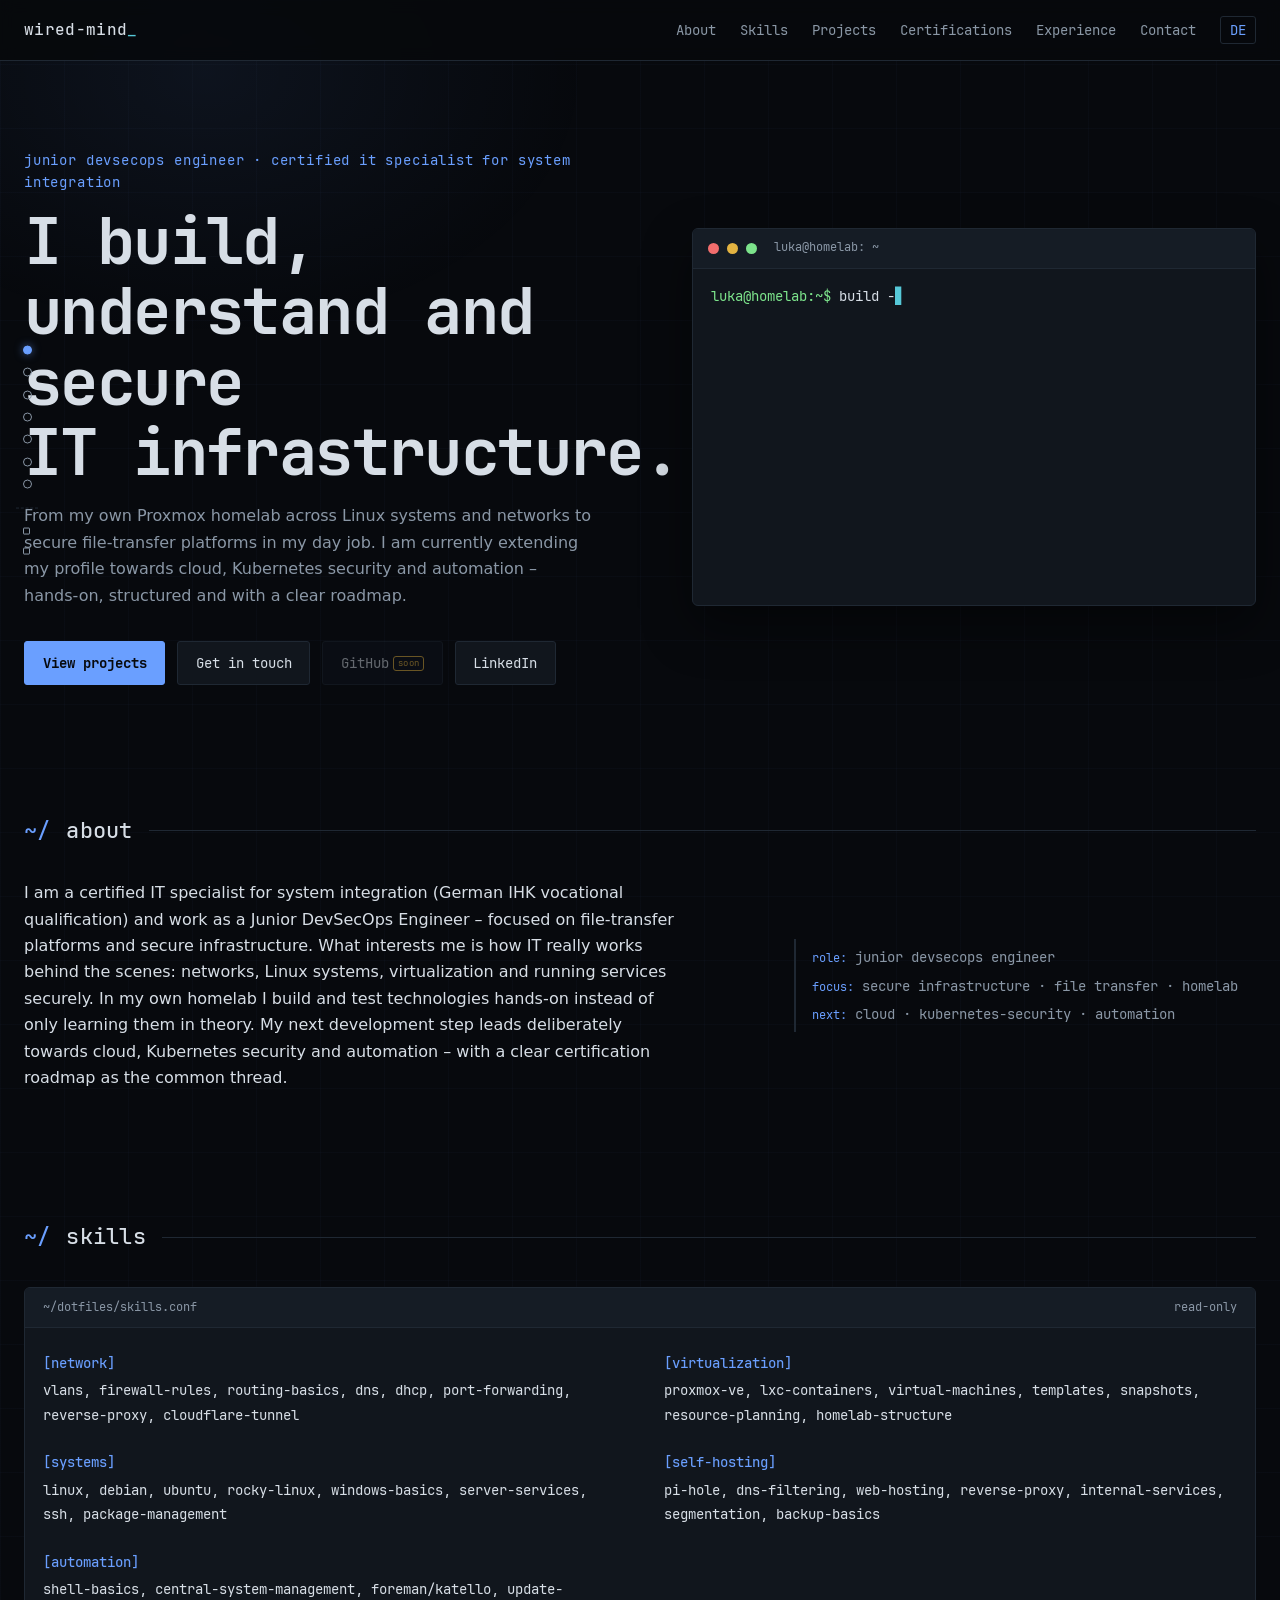
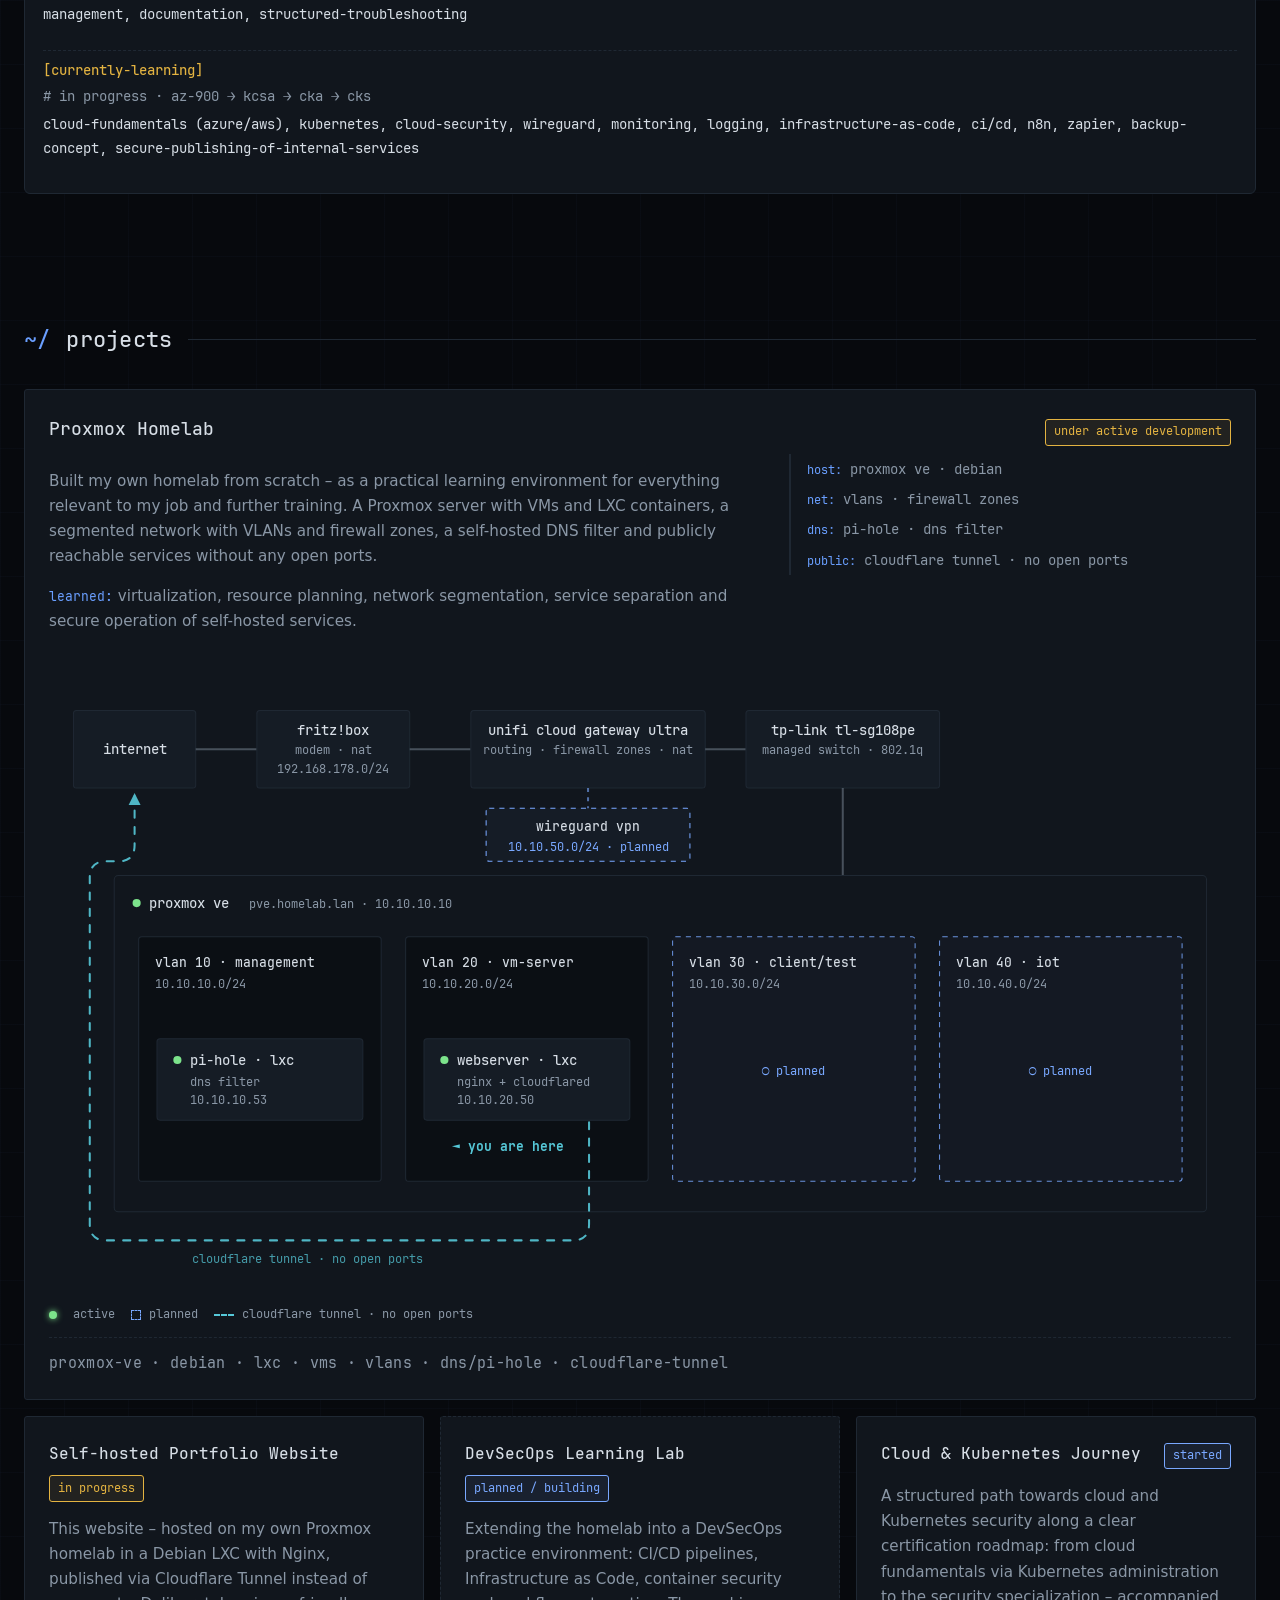
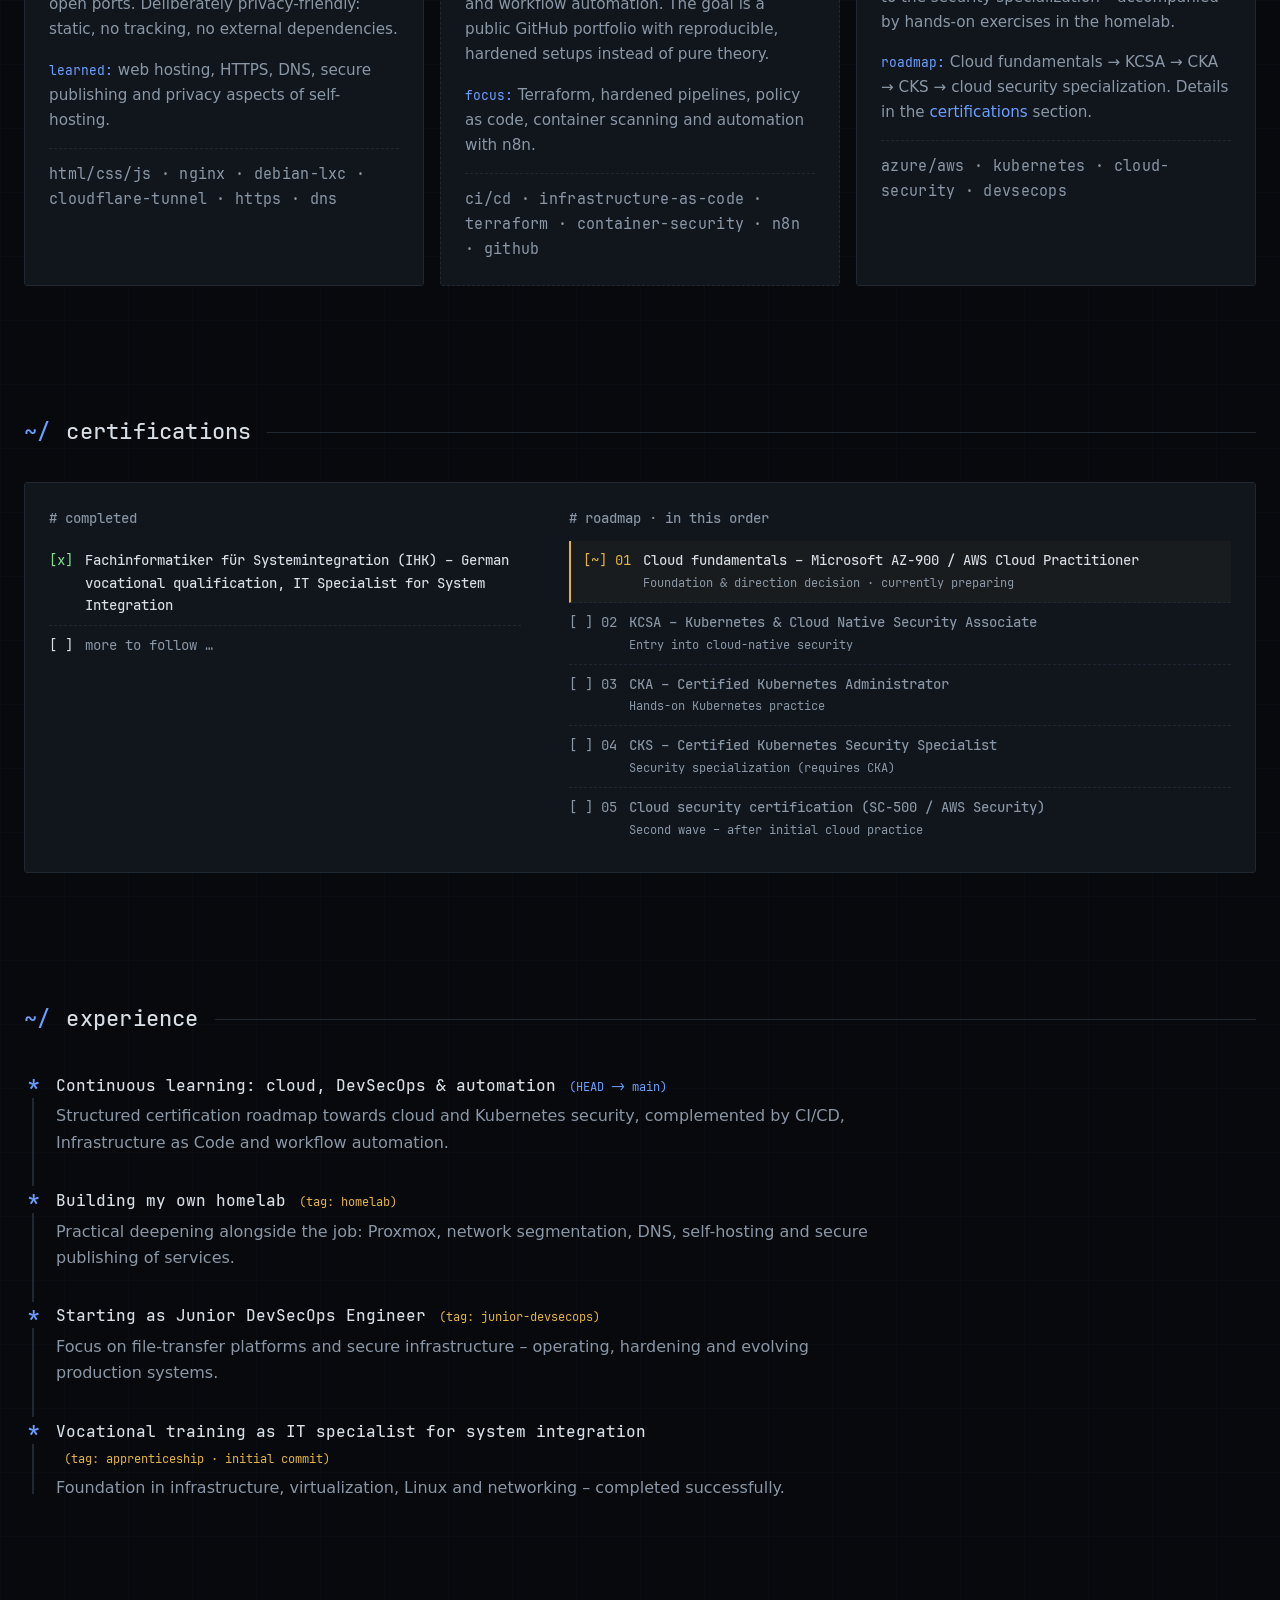
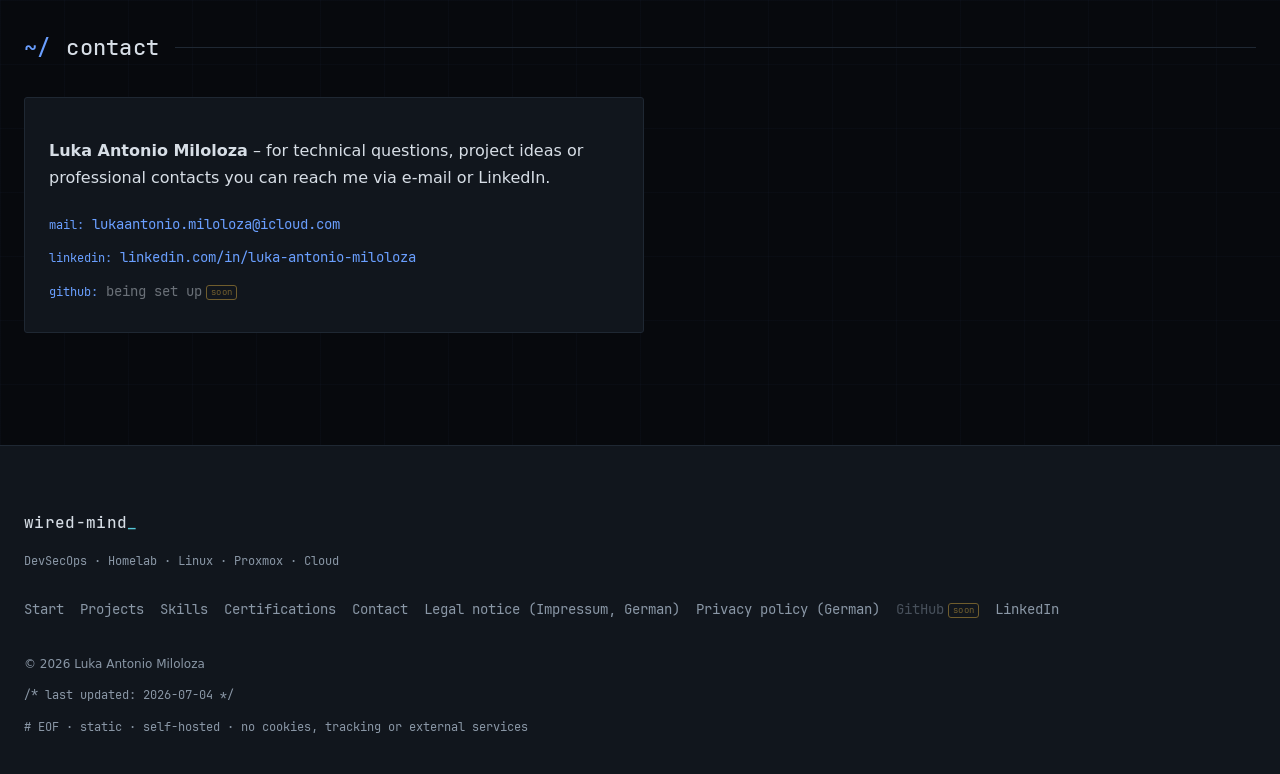
==== en/index.html @ 1ea97896 "new file:   .gitignore 	new file:   .well-known/security.txt 	new file:   404.html 	new file:   READ" ====
<!DOCTYPE html>
<html lang="en">
<head>
  <meta charset="UTF-8">
  <meta name="viewport" content="width=device-width, initial-scale=1.0">
  <title>wired-mind · DevSecOps, Homelab &amp; Modern Infrastructure</title>
  <meta name="description" content="Portfolio of Luka Antonio Miloloza – Junior DevSecOps Engineer and certified IT specialist for system integration. Homelab, Proxmox, Linux, cloud and automation.">
  <meta property="og:title" content="wired-mind · DevSecOps, Homelab &amp; Modern Infrastructure">
  <meta property="og:description" content="Junior DevSecOps Engineer. I build, understand and document IT infrastructure – from a Proxmox homelab to cloud, security and automation.">
  <meta property="og:type" content="website">
  <meta property="og:url" content="https://www.wired-mind.net/en/">
  <meta property="og:locale" content="en_US">
  <meta property="og:image" content="https://www.wired-mind.net/assets/img/og-image.png">
  <meta property="og:image:width" content="1200">
  <meta property="og:image:height" content="630">
  <link rel="canonical" href="https://www.wired-mind.net/en/">
  <link rel="alternate" hreflang="de" href="https://www.wired-mind.net/">
  <link rel="alternate" hreflang="en" href="https://www.wired-mind.net/en/">
  <link rel="alternate" hreflang="x-default" href="https://www.wired-mind.net/">
  <link rel="icon" type="image/svg+xml" href="../assets/favicon.svg">
  <link rel="alternate icon" type="image/x-icon" href="../favicon.ico">
  <link rel="stylesheet" href="../assets/css/style.css">
</head>
<body>
  <a class="skip-link" href="#start">Skip to content</a>

  <header class="site-header">
    <nav class="nav container" aria-label="Main navigation">
      <a class="brand" href="#start">wired-mind<span class="brand-cursor">_</span></a>
      <button class="nav-toggle" aria-expanded="false" aria-controls="nav-menu">
        <span class="sr-only">Toggle menu</span>
        <span class="nav-toggle-bar"></span>
        <span class="nav-toggle-bar"></span>
        <span class="nav-toggle-bar"></span>
      </button>
      <ul class="nav-menu" id="nav-menu">
        <li><a href="#about">About</a></li>
        <li><a href="#skills">Skills</a></li>
        <li><a href="#projects">Projects</a></li>
        <li><a href="#certifications">Certifications</a></li>
        <li><a href="#experience">Experience</a></li>
        <li><a href="#contact">Contact</a></li>
        <li class="nav-legal"><a href="../impressum.html" hreflang="de">Legal notice (German)</a></li>
        <li class="nav-legal"><a href="../datenschutz.html" hreflang="de">Privacy policy (German)</a></li>
        <li class="nav-lang"><a href="../index.html" lang="de" hreflang="de" title="Zur deutschen Version wechseln">DE</a></li>
      </ul>
    </nav>
  </header>

  <!-- Section indicator: desktop only (>1100px), active dot via scroll spy -->
  <nav class="toc-rail" aria-label="Section overview">
    <ul>
      <li><a href="#start" aria-label="Back to top"><span class="toc-dot"></span><span class="toc-label">~/start</span></a></li>
      <li><a href="#about" aria-label="About"><span class="toc-dot"></span><span class="toc-label">~/about</span></a></li>
      <li><a href="#skills" aria-label="Skills"><span class="toc-dot"></span><span class="toc-label">~/skills</span></a></li>
      <li><a href="#projects" aria-label="Projects"><span class="toc-dot"></span><span class="toc-label">~/projects</span></a></li>
      <li><a href="#certifications" aria-label="Certifications"><span class="toc-dot"></span><span class="toc-label">~/certifications</span></a></li>
      <li><a href="#experience" aria-label="Experience"><span class="toc-dot"></span><span class="toc-label">~/experience</span></a></li>
      <li><a href="#contact" aria-label="Contact"><span class="toc-dot"></span><span class="toc-label">~/contact</span></a></li>
    </ul>
    <ul class="toc-legal">
      <li><a href="../impressum.html" hreflang="de" aria-label="Legal notice (German)"><span class="toc-dot"></span><span class="toc-label">~/impressum</span></a></li>
      <li><a href="../datenschutz.html" hreflang="de" aria-label="Privacy policy (German)"><span class="toc-dot"></span><span class="toc-label">~/privacy</span></a></li>
    </ul>
  </nav>

  <main id="start">

    <!-- ===================== HERO ===================== -->
    <section class="hero container">
      <div class="hero-text">
        <p class="eyebrow">Junior DevSecOps Engineer · Certified IT Specialist for System Integration</p>
        <h1>I build, understand and secure IT&nbsp;infrastructure.</h1>
        <p class="hero-sub">
          From my own Proxmox homelab across Linux systems and networks to secure
          file-transfer platforms in my day job. I am currently extending my profile
          towards cloud, Kubernetes security and automation – hands-on, structured
          and with a clear roadmap.
        </p>
        <div class="hero-actions">
          <a class="btn btn-primary" href="#projects">View projects</a>
          <a class="btn" href="#contact">Get in touch</a>
          <!-- TODO: GitHub-Link einsetzen (Konto wird noch eingerichtet) -->
          <span class="btn is-coming-soon" aria-disabled="true" title="GitHub profile coming soon">GitHub<span class="soon-tag">soon</span></span>
          <a class="btn" href="https://de.linkedin.com/in/luka-antonio-miloloza-97ba49266" rel="noopener noreferrer">LinkedIn</a>
        </div>
      </div>

      <div class="terminal" aria-hidden="true">
        <div class="terminal-bar">
          <span class="dot dot-r"></span><span class="dot dot-y"></span><span class="dot dot-g"></span>
          <span class="terminal-title">luka@homelab: ~</span>
        </div>
        <div class="terminal-body">
          <p class="term-line"><span class="prompt">luka@homelab:~$</span> <span id="typed-cmd"></span><span class="cursor" id="term-cursor">▊</span></p>
          <div class="term-output" id="term-output">
            <p class="term-comment"># infrastructure status</p>
            <table class="status-table">
              <tr><td><span class="led led-ok"></span>pve</td><td>proxmox ve</td><td class="ok">running</td></tr>
              <tr><td><span class="led led-ok"></span>pihole</td><td>dns / filter</td><td class="ok">running</td></tr>
              <tr><td><span class="led led-ok"></span>vlan-seg</td><td>network zones</td><td class="ok">active</td></tr>
              <tr><td><span class="led led-ok"></span>webserver</td><td>nginx / tunnel</td><td class="ok">public</td></tr>
              <tr><td><span class="led led-warn"></span>cloud</td><td>az-900 → cks</td><td class="warn">learning</td></tr>
              <tr><td><span class="led led-warn"></span>automation</td><td>ci/cd · iac</td><td class="warn">learning</td></tr>
            </table>
            <p class="term-comment">uptime: learning &nbsp;·&nbsp; stack: devsecops / proxmox / linux</p>
          </div>
        </div>
      </div>
    </section>

    <!-- ===================== ABOUT ===================== -->
    <section class="section container" id="about">
      <h2><span class="path">~/</span>about</h2>
      <div class="about-grid">
        <p class="about-text">
          I am a certified IT specialist for system integration (German IHK vocational
          qualification) and work as a Junior DevSecOps Engineer – focused on
          file-transfer platforms and secure infrastructure. What interests me is how
          IT really works behind the scenes: networks, Linux systems, virtualization
          and running services securely. In my own homelab I build and test
          technologies hands-on instead of only learning them in theory. My next
          development step leads deliberately towards cloud, Kubernetes security and
          automation – with a clear certification roadmap as the common thread.
        </p>
        <div class="about-meta">
          <p><span class="meta-key">role:</span> junior devsecops engineer</p>
          <p><span class="meta-key">focus:</span> secure infrastructure · file transfer · homelab</p>
          <p><span class="meta-key">next:</span> cloud · kubernetes-security · automation</p>
        </div>
      </div>
    </section>

    <!-- ===================== SKILLS ===================== -->
    <section class="section container" id="skills">
      <h2><span class="path">~/</span>skills</h2>
      <div class="conf-window">
        <div class="conf-bar">
          <span class="conf-file">~/dotfiles/skills.conf</span>
          <span class="conf-meta">read-only</span>
        </div>
        <div class="conf-body">

          <section class="conf-group">
            <h3 class="conf-key">[network]</h3>
            <p class="conf-values">vlans, firewall-rules, routing-basics, dns, dhcp, port-forwarding, reverse-proxy, cloudflare-tunnel</p>
          </section>

          <section class="conf-group">
            <h3 class="conf-key">[virtualization]</h3>
            <p class="conf-values">proxmox-ve, lxc-containers, virtual-machines, templates, snapshots, resource-planning, homelab-structure</p>
          </section>

          <section class="conf-group">
            <h3 class="conf-key">[systems]</h3>
            <p class="conf-values">linux, debian, ubuntu, rocky-linux, windows-basics, server-services, ssh, package-management</p>
          </section>

          <section class="conf-group">
            <h3 class="conf-key">[self-hosting]</h3>
            <p class="conf-values">pi-hole, dns-filtering, web-hosting, reverse-proxy, internal-services, segmentation, backup-basics</p>
          </section>

          <section class="conf-group">
            <h3 class="conf-key">[automation]</h3>
            <p class="conf-values">shell-basics, central-system-management, foreman/katello, update-management, documentation, structured-troubleshooting</p>
          </section>

          <section class="conf-group conf-learning">
            <h3 class="conf-key">[currently-learning]</h3>
            <p class="conf-comment"># in progress · az-900 → kcsa → cka → cks</p>
            <p class="conf-values">cloud-fundamentals (azure/aws), kubernetes, cloud-security, wireguard, monitoring, logging, infrastructure-as-code, ci/cd, n8n, zapier, backup-concept, secure-publishing-of-internal-services</p>
          </section>

        </div>
      </div>
    </section>

    <!-- ===================== PROJECTS ===================== -->
    <section class="section container" id="projects">
      <h2><span class="path">~/</span>projects</h2>

      <article class="project project-featured">
        <div class="project-head">
          <h3 class="project-title">Proxmox Homelab</h3>
          <span class="badge badge-progress">under active development</span>
        </div>
        <div class="project-featured-grid">
          <div>
            <p>
              Built my own homelab from scratch – as a practical learning environment
              for everything relevant to my job and further training. A Proxmox server
              with VMs and LXC containers, a segmented network with VLANs and firewall
              zones, a self-hosted DNS filter and publicly reachable services without
              any open ports.
            </p>
            <p class="learned"><span class="meta-key">learned:</span> virtualization, resource planning, network segmentation, service separation and secure operation of self-hosted services.</p>
          </div>
          <ul class="project-facts">
            <li><span class="meta-key">host:</span> proxmox ve · debian</li>
            <li><span class="meta-key">net:</span> vlans · firewall zones</li>
            <li><span class="meta-key">dns:</span> pi-hole · dns filter</li>
            <li><span class="meta-key">public:</span> cloudflare tunnel · no open ports</li>
          </ul>
        </div>

        <!-- Topology: the real homelab architecture, state colors matching the badges -->
        <figure class="topology">
          <svg class="topo topo-desktop" viewBox="0 0 1160 600" aria-hidden="true" focusable="false">
            <defs>
              <marker id="tpa-d" viewBox="0 0 8 8" refX="6" refY="4" markerWidth="6" markerHeight="6" orient="auto">
                <path class="tp-arrow" d="M 0 0 L 8 4 L 0 8 Z"/>
              </marker>
            </defs>

            <!-- Uplink chain: strictly linear -->
            <g class="tp-fade">
              <rect class="tp-node" x="24" y="28" width="120" height="76" rx="3"/>
              <text class="tp-title" x="84" y="71" text-anchor="middle">internet</text>
            </g>
            <path class="tp-link" d="M 144 66 H 204" pathLength="1"/>
            <g class="tp-fade">
              <rect class="tp-node" x="204" y="28" width="150" height="76" rx="3"/>
              <text class="tp-title" x="279" y="52" text-anchor="middle">fritz!box</text>
              <text class="tp-sub" x="279" y="71" text-anchor="middle">modem · nat</text>
              <text class="tp-sub" x="279" y="89" text-anchor="middle">192.168.178.0/24</text>
            </g>
            <path class="tp-link" d="M 354 66 H 414" pathLength="1"/>
            <g class="tp-fade">
              <rect class="tp-node" x="414" y="28" width="230" height="76" rx="3"/>
              <text class="tp-title" x="529" y="52" text-anchor="middle">unifi cloud gateway ultra</text>
              <text class="tp-sub" x="529" y="71" text-anchor="middle">routing · firewall zones · nat</text>
            </g>
            <path class="tp-link" d="M 644 66 H 684" pathLength="1"/>
            <g class="tp-fade">
              <rect class="tp-node" x="684" y="28" width="190" height="76" rx="3"/>
              <text class="tp-title" x="779" y="52" text-anchor="middle">tp-link tl-sg108pe</text>
              <text class="tp-sub" x="779" y="71" text-anchor="middle">managed switch · 802.1q</text>
            </g>
            <path class="tp-link" d="M 779 104 V 190" pathLength="1"/>

            <!-- Planned: WireGuard VPN on the gateway -->
            <g class="tp-fade">
              <path class="tp-link-plan" d="M 529 104 V 124"/>
              <rect class="tp-node-plan" x="429" y="124" width="200" height="52" rx="3"/>
              <text class="tp-zone-title" x="529" y="146" text-anchor="middle">wireguard vpn</text>
              <text class="tp-plan-label" x="529" y="166" text-anchor="middle">10.10.50.0/24 · planned</text>
            </g>

            <!-- Proxmox host with VLAN zones -->
            <g class="tp-fade">
              <rect class="tp-host" x="64" y="190" width="1072" height="330" rx="4"/>
              <circle class="tp-led-ok" cx="86" cy="217" r="4"/>
              <text class="tp-title" x="98" y="222">proxmox ve</text>
              <text class="tp-sub" x="196" y="222">pve.homelab.lan · 10.10.10.10</text>
            </g>
            <g class="tp-fade">
              <rect class="tp-zone" x="88" y="250" width="238" height="240" rx="3"/>
              <text class="tp-zone-title" x="104" y="280">vlan 10 · management</text>
              <text class="tp-sub" x="104" y="300">10.10.10.0/24</text>
              <rect class="tp-node" x="106" y="350" width="202" height="80" rx="3"/>
              <circle class="tp-led-ok" cx="126" cy="371" r="4"/>
              <text class="tp-title" x="138" y="376">pi-hole · lxc</text>
              <text class="tp-sub" x="138" y="396">dns filter</text>
              <text class="tp-sub" x="138" y="414">10.10.10.53</text>
            </g>
            <g class="tp-fade">
              <rect class="tp-zone" x="350" y="250" width="238" height="240" rx="3"/>
              <text class="tp-zone-title" x="366" y="280">vlan 20 · vm-server</text>
              <text class="tp-sub" x="366" y="300">10.10.20.0/24</text>
              <rect class="tp-node" x="368" y="350" width="202" height="80" rx="3"/>
              <circle class="tp-led-ok" cx="388" cy="371" r="4"/>
              <text class="tp-title" x="400" y="376">webserver · lxc</text>
              <text class="tp-sub" x="400" y="396">nginx + cloudflared</text>
              <text class="tp-sub" x="400" y="414">10.10.20.50</text>
            </g>
            <g class="tp-fade">
              <rect class="tp-zone tp-zone-plan" x="612" y="250" width="238" height="240" rx="3"/>
              <text class="tp-zone-title" x="628" y="280">vlan 30 · client/test</text>
              <text class="tp-sub" x="628" y="300">10.10.30.0/24</text>
              <text class="tp-plan-label" x="731" y="386" text-anchor="middle">○ planned</text>
            </g>
            <g class="tp-fade">
              <rect class="tp-zone tp-zone-plan" x="874" y="250" width="238" height="240" rx="3"/>
              <text class="tp-zone-title" x="890" y="280">vlan 40 · iot</text>
              <text class="tp-sub" x="890" y="300">10.10.40.0/24</text>
              <text class="tp-plan-label" x="993" y="386" text-anchor="middle">○ planned</text>
            </g>

            <!-- Cloudflare Tunnel: established outbound from the webserver LXC,
                 the arrow shows the connection direction towards the outside -->
            <path class="tp-tunnel" marker-end="url(#tpa-d)" d="M 530 432 V 532 Q 530 548 514 548 H 56 Q 40 548 40 532 V 192 Q 40 176 56 176 H 68 Q 84 176 84 160 V 112"/>
            <text class="tp-sub tp-tunnel-label tp-fade" x="254" y="570" text-anchor="middle">cloudflare tunnel · no open ports</text>
            <text class="tp-you tp-fade" x="450" y="460" text-anchor="middle">◄ you are here</text>
          </svg>

          <!-- Simplified vertical variant for narrow screens -->
          <svg class="topo topo-mobile" viewBox="0 0 360 700" aria-hidden="true" focusable="false">
            <defs>
              <marker id="tpa-m" viewBox="0 0 8 8" refX="6" refY="4" markerWidth="6" markerHeight="6" orient="auto">
                <path class="tp-arrow" d="M 0 0 L 8 4 L 0 8 Z"/>
              </marker>
            </defs>
            <g class="tp-fade">
              <rect class="tp-node" x="40" y="16" width="280" height="52" rx="3"/>
              <text class="tp-title" x="180" y="47" text-anchor="middle">internet</text>
            </g>
            <path class="tp-link" d="M 180 68 V 96" pathLength="1"/>
            <g class="tp-fade">
              <rect class="tp-node" x="40" y="96" width="280" height="52" rx="3"/>
              <text class="tp-title" x="180" y="118" text-anchor="middle">fritz!box</text>
              <text class="tp-sub" x="180" y="137" text-anchor="middle">modem · nat · 192.168.178.0/24</text>
            </g>
            <path class="tp-link" d="M 180 148 V 176" pathLength="1"/>
            <g class="tp-fade">
              <rect class="tp-node" x="40" y="176" width="280" height="52" rx="3"/>
              <text class="tp-title" x="180" y="198" text-anchor="middle">unifi cloud gateway ultra</text>
              <text class="tp-sub" x="180" y="217" text-anchor="middle">routing · firewall zones · nat</text>
            </g>
            <path class="tp-link" d="M 180 228 V 256" pathLength="1"/>
            <g class="tp-fade">
              <rect class="tp-node" x="40" y="256" width="280" height="52" rx="3"/>
              <text class="tp-title" x="180" y="278" text-anchor="middle">tp-link tl-sg108pe</text>
              <text class="tp-sub" x="180" y="297" text-anchor="middle">managed switch · 802.1q</text>
            </g>
            <path class="tp-link" d="M 180 308 V 336" pathLength="1"/>
            <g class="tp-fade">
              <rect class="tp-host" x="24" y="336" width="312" height="340" rx="4"/>
              <circle class="tp-led-ok" cx="46" cy="363" r="4"/>
              <text class="tp-title" x="58" y="368">proxmox ve</text>
              <text class="tp-sub" x="156" y="368">10.10.10.10</text>
            </g>
            <g class="tp-fade">
              <rect class="tp-zone" x="44" y="384" width="272" height="56" rx="3"/>
              <text class="tp-zone-title" x="60" y="407">vlan 10 · management</text>
              <text class="tp-sub" x="60" y="426">pi-hole · dns filter</text>
              <circle class="tp-led-ok" cx="298" cy="412" r="4"/>
            </g>
            <g class="tp-fade">
              <rect class="tp-zone" x="44" y="452" width="272" height="72" rx="3"/>
              <text class="tp-zone-title" x="60" y="475">vlan 20 · vm-server</text>
              <text class="tp-sub" x="60" y="494">webserver · nginx · tunnel</text>
              <text class="tp-you" x="60" y="514">◄ you are here</text>
              <circle class="tp-led-ok" cx="298" cy="480" r="4"/>
            </g>
            <g class="tp-fade">
              <rect class="tp-zone tp-zone-plan" x="44" y="536" width="272" height="56" rx="3"/>
              <text class="tp-zone-title" x="60" y="559">vlan 30 · client/test</text>
              <text class="tp-plan-label" x="60" y="578">planned</text>
            </g>
            <g class="tp-fade">
              <rect class="tp-zone tp-zone-plan" x="44" y="604" width="272" height="56" rx="3"/>
              <text class="tp-zone-title" x="60" y="627">vlan 40 · iot</text>
              <text class="tp-plan-label" x="60" y="646">planned</text>
            </g>
            <path class="tp-tunnel" marker-end="url(#tpa-m)" d="M 44 488 H 20 Q 12 488 12 480 V 50 Q 12 42 20 42 H 34"/>
          </svg>

          <figcaption class="topo-legend">
            <span class="sr-only">Topology: internet via FRITZ!Box (modem/NAT), UniFi Cloud Gateway Ultra (routing, firewall zones) and a TP-Link switch to Proxmox VE with four VLANs – VLAN 10 management with Pi-hole (10.10.10.53) and VLAN 20 vm-server with a webserver LXC (Nginx and cloudflared, 10.10.20.50) are active, VLAN 30 client/test and VLAN 40 IoT are planned. The Cloudflare Tunnel is established outbound from the webserver container – no open ports. A WireGuard VPN (10.10.50.0/24) is planned on the gateway.</span>
            <span class="topo-key"><span class="led led-ok"></span>active</span>
            <span class="topo-key"><span class="topo-plan-swatch"></span>planned</span>
            <span class="topo-key"><span class="topo-dash"></span>cloudflare tunnel · no open ports</span>
          </figcaption>
        </figure>

        <p class="project-stack">proxmox-ve · debian · lxc · vms · vlans · dns/pi-hole · cloudflare-tunnel</p>
      </article>

      <div class="projects-grid">

        <article class="project">
          <div class="project-head">
            <h3 class="project-title">Self-hosted Portfolio Website</h3>
            <span class="badge badge-progress">in progress</span>
          </div>
          <p>
            This website – hosted on my own Proxmox homelab in a Debian LXC with
            Nginx, published via Cloudflare Tunnel instead of open ports.
            Deliberately privacy-friendly: static, no tracking, no external
            dependencies.
          </p>
          <p class="learned"><span class="meta-key">learned:</span> web hosting, HTTPS, DNS, secure publishing and privacy aspects of self-hosting.</p>
          <p class="project-stack">html/css/js · nginx · debian-lxc · cloudflare-tunnel · https · dns</p>
        </article>

        <article class="project project-planned">
          <div class="project-head">
            <h3 class="project-title">DevSecOps Learning Lab</h3>
            <span class="badge badge-planned">planned / building</span>
          </div>
          <p>
            Extending the homelab into a DevSecOps practice environment: CI/CD
            pipelines, Infrastructure as Code, container security and workflow
            automation. The goal is a public GitHub portfolio with reproducible,
            hardened setups instead of pure theory.
          </p>
          <p class="learned"><span class="meta-key">focus:</span> Terraform, hardened pipelines, policy as code, container scanning and automation with n8n.</p>
          <p class="project-stack">ci/cd · infrastructure-as-code · terraform · container-security · n8n · github</p>
        </article>

        <article class="project">
          <div class="project-head">
            <h3 class="project-title">Cloud &amp; Kubernetes Journey</h3>
            <span class="badge badge-planned">started</span>
          </div>
          <p>
            A structured path towards cloud and Kubernetes security along a clear
            certification roadmap: from cloud fundamentals via Kubernetes
            administration to the security specialization – accompanied by
            hands-on exercises in the homelab.
          </p>
          <p class="learned"><span class="meta-key">roadmap:</span> Cloud fundamentals → KCSA → CKA → CKS → cloud security specialization. Details in the <a href="#certifications">certifications</a> section.</p>
          <p class="project-stack">azure/aws · kubernetes · cloud-security · devsecops</p>
        </article>

      </div>
    </section>

    <!-- ===================== CERTIFICATIONS ===================== -->
    <section class="section container" id="certifications">
      <h2><span class="path">~/</span>certifications</h2>
      <div class="checklist">

        <section>
          <h3 class="check-title"># completed</h3>
          <ul class="check-list">
            <li class="check-done">
              <span class="check-box">[x]</span>
              <span class="cert-name">Fachinformatiker für Systemintegration (IHK) – German vocational qualification, IT Specialist for System Integration</span>
            </li>
            <li class="cert-placeholder">
              <span class="check-box">[ ]</span>
              <span class="cert-name">more to follow …</span>
            </li>
          </ul>
        </section>

        <section>
          <h3 class="check-title"># roadmap · in this order</h3>
          <ol class="check-roadmap">
            <li class="check-active">
              <span class="check-box">[~] 01</span>
              <span>
                <span class="cert-name">Cloud fundamentals – Microsoft AZ-900 / AWS Cloud Practitioner</span>
                <span class="cert-note">Foundation &amp; direction decision · currently preparing</span>
              </span>
            </li>
            <li class="check-planned">
              <span class="check-box">[ ] 02</span>
              <span>
                <span class="cert-name">KCSA – Kubernetes &amp; Cloud Native Security Associate</span>
                <span class="cert-note">Entry into cloud-native security</span>
              </span>
            </li>
            <li class="check-planned">
              <span class="check-box">[ ] 03</span>
              <span>
                <span class="cert-name">CKA – Certified Kubernetes Administrator</span>
                <span class="cert-note">Hands-on Kubernetes practice</span>
              </span>
            </li>
            <li class="check-planned">
              <span class="check-box">[ ] 04</span>
              <span>
                <span class="cert-name">CKS – Certified Kubernetes Security Specialist</span>
                <span class="cert-note">Security specialization (requires CKA)</span>
              </span>
            </li>
            <li class="check-planned">
              <span class="check-box">[ ] 05</span>
              <span>
                <span class="cert-name">Cloud security certification (SC-500 / AWS Security)</span>
                <span class="cert-note">Second wave – after initial cloud practice</span>
              </span>
            </li>
          </ol>
        </section>

      </div>
    </section>

    <!-- ===================== EXPERIENCE ===================== -->
    <section class="section container" id="experience">
      <h2><span class="path">~/</span>experience</h2>
      <!-- git log: newest entry first, like a real log -->
      <ol class="gitlog">
        <li>
          <h3>Continuous learning: cloud, DevSecOps &amp; automation</h3>
          <span class="gitlog-ref gitlog-ref-head">(HEAD -&gt; main)</span>
          <p>Structured certification roadmap towards cloud and Kubernetes security, complemented by CI/CD, Infrastructure as Code and workflow automation.</p>
        </li>
        <li>
          <h3>Building my own homelab</h3>
          <span class="gitlog-ref">(tag: homelab)</span>
          <p>Practical deepening alongside the job: Proxmox, network segmentation, DNS, self-hosting and secure publishing of services.</p>
        </li>
        <li>
          <h3>Starting as Junior DevSecOps Engineer</h3>
          <span class="gitlog-ref">(tag: junior-devsecops)</span>
          <p>Focus on file-transfer platforms and secure infrastructure – operating, hardening and evolving production systems.</p>
        </li>
        <li>
          <h3>Vocational training as IT specialist for system integration</h3>
          <span class="gitlog-ref">(tag: apprenticeship · initial commit)</span>
          <p>Foundation in infrastructure, virtualization, Linux and networking – completed successfully.</p>
        </li>
      </ol>
    </section>

    <!-- ===================== CONTACT ===================== -->
    <section class="section container" id="contact">
      <h2><span class="path">~/</span>contact</h2>
      <div class="card contact-card">
        <p><strong>Luka Antonio Miloloza</strong> – for technical questions, project ideas or professional contacts you can reach me via e-mail or LinkedIn.</p>
        <ul class="contact-list">
          <li><span class="meta-key">mail:</span> <a href="mailto:lukaantonio.miloloza@icloud.com">lukaantonio.miloloza@icloud.com</a></li>
          <li><span class="meta-key">linkedin:</span> <a href="https://de.linkedin.com/in/luka-antonio-miloloza-97ba49266" rel="noopener noreferrer">linkedin.com/in/luka-antonio-miloloza</a></li>
          <!-- TODO: GitHub-Link einsetzen (Konto wird noch eingerichtet) -->
          <li><span class="meta-key">github:</span> <span class="is-coming-soon" aria-disabled="true">being set up<span class="soon-tag">soon</span></span></li>
        </ul>
      </div>
    </section>

  </main>

  <!-- ===================== FOOTER ===================== -->
  <footer class="site-footer">
    <div class="container footer-grid">
      <div>
        <p class="brand">wired-mind<span class="brand-cursor">_</span></p>
        <p class="footer-claim">DevSecOps · Homelab · Linux · Proxmox · Cloud</p>
      </div>
      <nav aria-label="Footer navigation">
        <ul class="footer-links">
          <li><a href="#start">Start</a></li>
          <li><a href="#projects">Projects</a></li>
          <li><a href="#skills">Skills</a></li>
          <li><a href="#certifications">Certifications</a></li>
          <li><a href="#contact">Contact</a></li>
          <li><a href="../impressum.html" hreflang="de">Legal notice (Impressum, German)</a></li>
          <li><a href="../datenschutz.html" hreflang="de">Privacy policy (German)</a></li>
          <!-- TODO: GitHub-Link einsetzen (Konto wird noch eingerichtet) -->
          <li><span class="is-coming-soon" aria-disabled="true">GitHub<span class="soon-tag">soon</span></span></li>
          <li><a href="https://de.linkedin.com/in/luka-antonio-miloloza-97ba49266" rel="noopener noreferrer">LinkedIn</a></li>
        </ul>
      </nav>
    </div>
    <p class="footer-note container">© <span id="year"></span> Luka Antonio Miloloza</p>
    <p class="footer-eof container">/* last updated: 2026-07-04 */</p>
    <p class="footer-eof container"># EOF · static · self-hosted · no cookies, tracking or external services</p>
  </footer>

  <script src="../assets/js/main.js"></script>
</body>
</html>
---- assets/css/style.css ----
/* ==========================================================================
   wired-mind portfolio · dark infrastructure theme
   Keine externen Requests: JetBrains Mono liegt lokal in assets/fonts.
   ========================================================================== */

/* ---------- Schrift: JetBrains Mono, selbst gehostet ---------- */
@font-face {
  font-family: "JetBrains Mono";
  src: url("../fonts/JetBrainsMono-Regular.woff2") format("woff2");
  font-weight: 400;
  font-style: normal;
  font-display: swap;
}
@font-face {
  font-family: "JetBrains Mono";
  src: url("../fonts/JetBrainsMono-Medium.woff2") format("woff2");
  font-weight: 500;
  font-style: normal;
  font-display: swap;
}
@font-face {
  font-family: "JetBrains Mono";
  src: url("../fonts/JetBrainsMono-Bold.woff2") format("woff2");
  font-weight: 700;
  font-style: normal;
  font-display: swap;
}

/* ---------- Design-Tokens ---------- */
:root {
  /* Farben */
  --bg:        #07090d;
  --surface:   #11161d;
  --surface-2: #151c25;
  --border:    #1f2833;
  --text:      #d7dee6;
  --muted:     #8a97a6;
  --accent:    #6a9fff;   /* azurblau – Links & Interaktion (7.6:1 auf --bg, AA/AAA) */
  --accent-2:  #56c8d8;   /* cyan – Terminal-Details: Cursor, Tunnel, Boot-Bar */
  --ok:        #7ce38b;   /* grün – laufend/abgeschlossen */
  --warn:      #e3b341;   /* amber – im Aufbau/lernen */
  --plan:      #79a8ff;   /* blau – geplant */

  /* Schrift */
  --font-mono: "JetBrains Mono", ui-monospace, "Cascadia Code", Consolas,
               "Liberation Mono", Menlo, monospace;
  --font-sans: system-ui, -apple-system, "Segoe UI", Roboto, "Helvetica Neue",
               Arial, sans-serif;

  /* Typo-Skala */
  --text-xs:   0.75rem;
  --text-sm:   0.85rem;
  --text-base: 1rem;
  --text-lg:   1.15rem;

  /* Spacing-Skala */
  --space-1:  0.25rem;
  --space-2:  0.5rem;
  --space-3:  0.75rem;
  --space-4:  1rem;
  --space-5:  1.5rem;
  --space-6:  2rem;
  --space-8:  3rem;
  --space-10: 4rem;
  --space-12: 5.5rem;

  --radius:    3px;   /* Flächen & Controls – eckig, Terminal statt SaaS */
  --radius-lg: 6px;   /* nur Terminal-/Datei-Fenster */
  --container: 1320px;
}

/* ---------- Reset & Basis ---------- */
*, *::before, *::after { box-sizing: border-box; }

html { scroll-behavior: smooth; }

body {
  margin: 0;
  background-color: var(--bg);
  background-image:
    linear-gradient(rgba(106, 159, 255, 0.025) 1px, transparent 1px),
    linear-gradient(90deg, rgba(106, 159, 255, 0.025) 1px, transparent 1px);
  background-size: 64px 64px;
  color: var(--text);
  font-family: var(--font-sans);
  font-size: var(--text-base);
  line-height: 1.65;
  -webkit-font-smoothing: antialiased;
}

/* Ein einzelner, statischer Glow – ruhig statt animiert */
body::before {
  content: "";
  position: fixed;
  inset: 0;
  z-index: -1;
  pointer-events: none;
  background: radial-gradient(640px 440px at 16% 8%, rgba(106, 159, 255, 0.07), transparent 60%);
}

::selection { background: rgba(106, 159, 255, 0.25); color: var(--text); }

.container {
  max-width: var(--container);
  margin-inline: auto;
  padding-inline: var(--space-5);
}

img { max-width: 100%; display: block; }

a { color: var(--accent); text-decoration: none; }
a:hover {
  text-decoration: underline;
  text-decoration-thickness: 1px;
  text-underline-offset: 0.25em;
}

:focus-visible {
  outline: 2px solid var(--accent);
  outline-offset: 3px;
  border-radius: var(--radius);
}

.sr-only {
  position: absolute; width: 1px; height: 1px;
  padding: 0; margin: -1px; overflow: hidden;
  clip: rect(0 0 0 0); white-space: nowrap; border: 0;
}

.skip-link {
  position: absolute; left: -9999px; top: 0;
  background: var(--accent); color: var(--bg);
  padding: var(--space-2) var(--space-4); z-index: 100;
  font-family: var(--font-mono);
}
.skip-link:focus { left: 0; }

/* ---------- Typografie ---------- */
h1, h2, h3 { font-family: var(--font-mono); }

h1 {
  /* Minimum 1.8rem: bei 375px Viewport passt "IT-Infrastruktur." sonst nicht in eine Zeile */
  font-size: clamp(1.8rem, 5vw, 4.2rem);
  font-weight: 700;
  line-height: 1.1;
  letter-spacing: -0.025em;
  margin: 0 0 var(--space-4);
}

h2 {
  display: flex;
  align-items: center;
  gap: var(--space-4);
  font-size: 1.35rem;
  font-weight: 500;
  letter-spacing: 0.01em;
  margin: 0 0 var(--space-6);
}
/* Trennlinie hinter dem Sektionsheader – gliedert ohne Dekoration */
h2::after {
  content: "";
  flex: 1;
  height: 1px;
  background: var(--border);
}
.path { color: var(--accent); }

h3 {
  font-size: var(--text-base);
  font-weight: 500;
  margin: 0 0 var(--space-2);
}

/* ---------- Header / Navigation ---------- */
.site-header {
  position: sticky; top: 0; z-index: 50;
  background: rgba(7, 9, 13, 0.92);
  backdrop-filter: blur(8px);
  border-bottom: 1px solid var(--border);
}

.nav {
  display: flex; align-items: center; justify-content: space-between;
  min-height: 60px;
}

.brand {
  font-family: var(--font-mono);
  font-size: var(--text-base);
  font-weight: 500;
  color: var(--text);
  letter-spacing: 0.02em;
}
.brand:hover { text-decoration: none; color: var(--accent); }

.brand-cursor {
  color: var(--accent-2);
  animation: blink 1.2s steps(1) infinite;
}

@keyframes blink { 50% { opacity: 0; } }

.nav-menu {
  display: flex; gap: var(--space-5);
  list-style: none; margin: 0; padding: 0;
}

.nav-menu a {
  font-family: var(--font-mono);
  font-size: var(--text-sm);
  color: var(--muted);
}
.nav-menu a:hover { color: var(--accent); text-decoration: none; }
.nav-menu a.active { color: var(--accent); }

/* Sprachumschalter: bewusst als kleine "Taste" abgesetzt statt als normaler Nav-Link */
.nav-lang a {
  color: var(--accent);
  border: 1px solid var(--border);
  border-radius: var(--radius);
  padding: 0.25rem 0.55rem;
}
.nav-lang a:hover { border-color: var(--accent); color: var(--accent); }

.nav-toggle {
  display: none;
  background: none; border: 1px solid var(--border);
  border-radius: var(--radius); padding: var(--space-2);
  cursor: pointer;
}
.nav-toggle-bar {
  display: block; width: 20px; height: 2px;
  background: var(--text); margin: 4px 0;
}

/* ---------- Hero ---------- */
.hero {
  display: grid;
  grid-template-columns: 1.1fr 1fr;
  gap: var(--space-8);
  align-items: center;
  padding-block: var(--space-12) var(--space-10);
}
/* Grid-Kinder dürfen schmaler werden als ihr Inhalt (nowrap-Terminalzeile) */
.hero > * { min-width: 0; }

.eyebrow {
  font-family: var(--font-mono);
  font-size: var(--text-sm);
  color: var(--accent);
  letter-spacing: 0.06em;
  text-transform: lowercase;
  margin: 0 0 var(--space-3);
}

.hero-sub { color: var(--muted); margin: 0 0 var(--space-6); max-width: 56ch; }

.hero-actions { display: flex; flex-wrap: wrap; gap: var(--space-3); }

.btn {
  display: inline-block;
  font-family: var(--font-mono);
  font-size: var(--text-sm);
  padding: 0.6rem 1.1rem;
  border: 1px solid var(--border);
  border-radius: var(--radius);
  color: var(--text);
  background: var(--surface);
  transition: border-color 0.15s ease, color 0.15s ease, background 0.15s ease;
}
.btn:hover {
  border-color: var(--accent);
  color: var(--accent);
  text-decoration: none;
}
.btn-primary {
  background: var(--accent);
  border-color: var(--accent);
  color: var(--bg);
  font-weight: 700;
}
.btn-primary:hover {
  background: transparent;
  color: var(--accent);
}

/* ---------- Terminal-Karte (Signature) ---------- */
.terminal {
  background: var(--surface);
  border: 1px solid var(--border);
  border-radius: var(--radius-lg);
  overflow: hidden;
  box-shadow: 0 20px 50px rgba(0, 0, 0, 0.45);
}

.terminal-bar {
  display: flex; align-items: center; gap: var(--space-2);
  padding: 0.6rem 0.9rem;
  background: var(--surface-2);
  border-bottom: 1px solid var(--border);
}

.dot { width: 11px; height: 11px; border-radius: 50%; }
.dot-r { background: #f26d6d; }
.dot-y { background: #e3b341; }
.dot-g { background: #7ce38b; }

.terminal-title {
  margin-left: 0.6rem;
  font-family: var(--font-mono);
  font-size: var(--text-xs);
  color: var(--muted);
}

.terminal-body {
  padding: var(--space-4) 1.1rem 1.2rem;
  font-family: var(--font-mono);
  font-size: var(--text-sm);
}

.term-line { margin: 0 0 var(--space-3); white-space: nowrap; overflow: hidden; }
.prompt { color: var(--ok); }
.cursor { color: var(--accent-2); animation: blink 1s steps(1) infinite; }

.term-output { opacity: 0; transition: opacity 0.6s ease; }
.term-output.visible { opacity: 1; }

.term-comment { color: var(--muted); margin: var(--space-2) 0; }

.status-table { width: 100%; border-collapse: collapse; }
.status-table td {
  padding: 0.3rem 0.5rem 0.3rem 0;
  border-bottom: 1px dashed var(--border);
  color: var(--text);
}
.status-table td:nth-child(2) { color: var(--muted); }
.status-table .ok { color: var(--ok); text-align: right; }
.status-table .warn { color: var(--warn); text-align: right; }

.led {
  display: inline-block; width: 8px; height: 8px;
  border-radius: 50%; margin-right: var(--space-2);
  vertical-align: middle;
}
.led-ok { background: var(--ok); box-shadow: 0 0 6px var(--ok); }
.led-warn { background: var(--warn); box-shadow: 0 0 6px var(--warn); }

/* ---------- Sektionen ---------- */
.section { padding-block: var(--space-10); }

/* Scroll-Reveal: Klasse wird nur per JS gesetzt – ohne JS bleibt alles sichtbar */
.reveal {
  opacity: 0;
  transform: translateY(8px);
  transition: opacity 0.4s ease, transform 0.4s ease;
}
.reveal.visible { opacity: 1; transform: none; }

/* ---------- Flächen ---------- */
.card {
  background: var(--surface);
  border: 1px solid var(--border);
  border-radius: var(--radius);
  padding: var(--space-5);
}

.meta-key {
  font-family: var(--font-mono);
  color: var(--accent);
  font-size: 0.85em;
}

/* ---------- Datei-Fenster (skills.conf) ---------- */
.conf-window {
  background: var(--surface);
  border: 1px solid var(--border);
  border-radius: var(--radius-lg);
  overflow: hidden;
}

.conf-bar {
  display: flex; align-items: center; justify-content: space-between;
  gap: var(--space-4);
  padding: 0.6rem 1.1rem;
  background: var(--surface-2);
  border-bottom: 1px solid var(--border);
  font-family: var(--font-mono);
  font-size: var(--text-xs);
  color: var(--muted);
}

.conf-body {
  display: grid;
  grid-template-columns: repeat(2, 1fr);
  gap: var(--space-5) var(--space-8);
  padding: var(--space-5) 1.1rem var(--space-6);
  font-family: var(--font-mono);
  font-size: var(--text-sm);
}

.conf-group { margin: 0; }

.conf-key {
  font-size: var(--text-sm);
  font-weight: 500;
  color: var(--accent);
  margin: 0 0 var(--space-1);
}

.conf-values {
  margin: 0;
  color: var(--text);
  line-height: 1.8;
  overflow-wrap: anywhere; /* lange Config-Tokens auf schmalen Screens umbrechen */
}

.conf-comment { margin: 0 0 var(--space-1); color: var(--muted); }

.conf-learning { grid-column: 1 / -1; padding-top: var(--space-2); border-top: 1px dashed var(--border); }
.conf-learning .conf-key { color: var(--warn); }

/* ---------- Projekte ---------- */
.projects-grid {
  display: grid;
  grid-template-columns: repeat(3, 1fr);
  gap: var(--space-4);
  margin-top: var(--space-4);
}

.project {
  background: var(--surface);
  border: 1px solid var(--border);
  border-radius: var(--radius);
  padding: var(--space-5);
  transition: border-color 0.15s ease;
}
.project:hover { border-color: rgba(106, 159, 255, 0.45); }

/* Gestrichelt = geplant: gleiche Bild-Sprache wie [currently-learning]
   und die geplanten VLAN-Zonen im Topologie-Graphen */
.project-planned { border-style: dashed; }

/* Prompt-Prefix statt Hover-Lift: ">" erscheint vor dem Titel */
.project-title::before {
  content: ">";
  display: inline-block;
  width: 1.1ch;
  margin-left: -1.1ch;
  color: var(--accent);
  opacity: 0;
  transition: opacity 0.15s ease;
}
.project:hover .project-title::before { opacity: 1; }

.project p { color: var(--muted); font-size: 0.95rem; }

.project-head {
  display: flex; flex-wrap: wrap; align-items: baseline;
  justify-content: space-between; gap: var(--space-2);
  margin-bottom: var(--space-2);
}
.project-head h3 { margin: 0; }

.project-featured .project-title { font-size: var(--text-lg); }

.project-featured-grid {
  display: grid;
  grid-template-columns: 1.6fr 1fr;
  gap: var(--space-6);
  align-items: start;
}

.project-facts {
  list-style: none; margin: 0; padding: 0 0 0 var(--space-4);
  border-left: 2px solid var(--border);
  font-family: var(--font-mono);
  font-size: var(--text-sm);
}
.project-facts li { padding: var(--space-1) 0; color: var(--muted); }

.badge {
  font-family: var(--font-mono);
  font-size: var(--text-xs);
  padding: 0.15rem 0.5rem;
  border-radius: var(--radius);
  border: 1px solid;
  white-space: nowrap;
}
.badge-done    { color: var(--ok);   border-color: var(--ok);   background: rgba(124, 227, 139, 0.08); }
.badge-progress{ color: var(--warn); border-color: var(--warn); background: rgba(227, 179, 65, 0.08); }
.badge-planned { color: var(--plan); border-color: var(--plan); background: rgba(121, 168, 255, 0.08); }

.learned { font-size: 0.88rem; }

/* Stack-Zeile statt Chip-Wolke */
.project-stack {
  margin: var(--space-3) 0 0;
  padding-top: var(--space-3);
  border-top: 1px dashed var(--border);
  font-family: var(--font-mono);
  font-size: var(--text-xs);
  color: var(--muted);
  letter-spacing: 0.02em;
  overflow-wrap: anywhere;
}

/* ---------- Topologie: Homelab-Karte im Featured-Projekt ---------- */
.topology { margin: var(--space-6) 0 0; }

.topo { display: block; width: 100%; height: auto; }
.topo text { font-family: var(--font-mono); }
.topo-mobile { display: none; }

.tp-title { fill: var(--text); font-size: 14px; font-weight: 500; }
.tp-sub { fill: var(--muted); font-size: 12px; }
.tp-zone-title { fill: var(--text); font-size: 13px; font-weight: 500; }
.tp-plan-label { fill: var(--plan); font-size: 12px; }
.tp-you { fill: var(--accent-2); font-size: 13px; font-weight: 700; }
.tp-tunnel-label { fill: var(--accent-2); opacity: 0.75; }

.tp-node { fill: var(--surface-2); stroke: var(--border); }
.tp-node-plan { fill: rgba(121, 168, 255, 0.04); stroke: var(--plan); stroke-dasharray: 5 5; }
.tp-host { fill: var(--surface); stroke: var(--border); }
.tp-zone { fill: rgba(7, 9, 13, 0.5); stroke: var(--border); }
.tp-zone-plan { fill: rgba(121, 168, 255, 0.03); stroke: var(--plan); stroke-dasharray: 5 5; opacity: 0.85; }
.tp-led-ok { fill: var(--ok); }

.tp-link { fill: none; stroke: var(--muted); stroke-opacity: 0.45; stroke-width: 2; }
.tp-link-plan { fill: none; stroke: var(--plan); stroke-opacity: 0.6; stroke-width: 2; stroke-dasharray: 4 5; }
.tp-arrow { fill: var(--accent-2); }
.tp-tunnel {
  fill: none;
  stroke: var(--accent-2);
  stroke-width: 2;
  stroke-dasharray: 7 9;
  stroke-linecap: round;
  opacity: 0.9;
}

/* Zeichnet sich einmal, wenn der Graph ins Sichtfeld scrollt (.topo-live per JS).
   Ohne JS oder mit reduced-motion: sofort vollständig sichtbar. */
@media (prefers-reduced-motion: no-preference) {
  .topo-live .tp-link {
    stroke-dasharray: 1;
    stroke-dashoffset: 1;
    animation: tp-draw 0.45s ease-out forwards;
    animation-delay: var(--d, 0s);
  }
  .topo-live .tp-fade {
    animation: tp-fadein 0.5s ease-out backwards;
    animation-delay: var(--d, 0s);
  }
  .topo-live .tp-tunnel {
    animation: tp-fadein 0.6s ease-out backwards, tp-march 1.6s linear infinite;
    animation-delay: var(--d, 0s), 0s;
  }
}

@keyframes tp-draw { to { stroke-dashoffset: 0; } }
@keyframes tp-fadein { from { opacity: 0; } }
@keyframes tp-march { to { stroke-dashoffset: -16; } }

/* Animations-Delays per Kindposition statt Inline-Styles, damit die CSP
   mit style-src 'self' ohne 'unsafe-inline' auskommt. Kind 1 ist <defs>;
   die Reihenfolge entspricht dem Markup (de und en sind identisch). */
.topo-desktop > :nth-child(2)  { --d: 0s; }
.topo-desktop > :nth-child(3)  { --d: 0.05s; }
.topo-desktop > :nth-child(4)  { --d: 0.1s; }
.topo-desktop > :nth-child(5)  { --d: 0.15s; }
.topo-desktop > :nth-child(6)  { --d: 0.2s; }
.topo-desktop > :nth-child(7)  { --d: 0.25s; }
.topo-desktop > :nth-child(8)  { --d: 0.3s; }
.topo-desktop > :nth-child(9)  { --d: 0.35s; }
.topo-desktop > :nth-child(10) { --d: 0.85s; } /* wireguard (geplant) blendet nach den zonen ein */
.topo-desktop > :nth-child(11) { --d: 0.45s; }
.topo-desktop > :nth-child(12) { --d: 0.55s; }
.topo-desktop > :nth-child(13) { --d: 0.62s; }
.topo-desktop > :nth-child(14) { --d: 0.69s; }
.topo-desktop > :nth-child(15) { --d: 0.76s; }
.topo-desktop > :nth-child(16) { --d: 0.9s; }
.topo-desktop > :nth-child(17) { --d: 1s; }
.topo-desktop > :nth-child(18) { --d: 1.15s; }

.topo-mobile > :nth-child(2)  { --d: 0s; }
.topo-mobile > :nth-child(3)  { --d: 0.05s; }
.topo-mobile > :nth-child(4)  { --d: 0.1s; }
.topo-mobile > :nth-child(5)  { --d: 0.15s; }
.topo-mobile > :nth-child(6)  { --d: 0.2s; }
.topo-mobile > :nth-child(7)  { --d: 0.25s; }
.topo-mobile > :nth-child(8)  { --d: 0.3s; }
.topo-mobile > :nth-child(9)  { --d: 0.35s; }
.topo-mobile > :nth-child(10) { --d: 0.45s; }
.topo-mobile > :nth-child(11) { --d: 0.55s; }
.topo-mobile > :nth-child(12) { --d: 0.62s; }
.topo-mobile > :nth-child(13) { --d: 0.69s; }
.topo-mobile > :nth-child(14) { --d: 0.76s; }
.topo-mobile > :nth-child(15) { --d: 0.9s; }

.topo-legend {
  display: flex;
  flex-wrap: wrap;
  gap: var(--space-4);
  margin-top: var(--space-3);
  font-family: var(--font-mono);
  font-size: var(--text-xs);
  color: var(--muted);
}
.topo-key { display: inline-flex; align-items: center; gap: var(--space-2); }
.topo-plan-swatch { width: 10px; height: 10px; border: 1px dashed var(--plan); }
.topo-dash { width: 20px; border-top: 2px dashed var(--accent-2); }

/* ---------- Über mich ---------- */
.about-grid {
  display: grid;
  grid-template-columns: 1.6fr 1fr;
  gap: var(--space-6);
}
.about-text { margin: 0; max-width: 65ch; }
.about-meta {
  font-family: var(--font-mono);
  font-size: var(--text-sm);
  color: var(--muted);
  border-left: 2px solid var(--border);
  padding-left: var(--space-4);
  align-self: center;
}
.about-meta p { margin: 0.4rem 0; }

/* ---------- Werdegang: git log ---------- */
.gitlog {
  list-style: none;
  margin: 0; padding: var(--space-1) 0 0;
  position: relative;
  max-width: 860px;
}
.gitlog::before {
  content: "";
  position: absolute;
  left: 8px; top: 8px; bottom: 8px;
  width: 2px;
  background: var(--border);
}
.gitlog li {
  position: relative;
  padding: 0 0 var(--space-6) var(--space-6);
}
.gitlog li:last-child { padding-bottom: 0; }
.gitlog li::before {
  content: "*";
  position: absolute;
  left: 0; top: -0.1em;
  width: 18px;
  text-align: center;
  font-family: var(--font-mono);
  font-size: 1.2rem;
  font-weight: 700;
  line-height: 1.4;
  color: var(--accent);
  background: var(--bg);
}
.gitlog h3 { display: inline; margin: 0; }
.gitlog-ref {
  font-family: var(--font-mono);
  font-size: var(--text-xs);
  color: var(--warn);
  margin-left: var(--space-2);
  white-space: nowrap;
}
.gitlog-ref-head { color: var(--accent); }
.gitlog p { color: var(--muted); margin: var(--space-1) 0 0; }

/* ---------- Zertifizierungen: Checkliste ---------- */
.checklist {
  display: grid;
  grid-template-columns: 1fr 1.4fr;
  gap: var(--space-6) var(--space-8);
  background: var(--surface);
  border: 1px solid var(--border);
  border-radius: var(--radius);
  padding: var(--space-5);
  font-family: var(--font-mono);
}

.check-title {
  font-size: var(--text-sm);
  font-weight: 500;
  color: var(--muted);
  margin: 0 0 var(--space-3);
}

.check-list, .check-roadmap { list-style: none; margin: 0; padding: 0; }

.check-list li, .check-roadmap li {
  display: grid;
  grid-template-columns: auto 1fr;
  gap: var(--space-3);
  padding: var(--space-2) 0;
  border-bottom: 1px dashed var(--border);
  font-size: var(--text-sm);
}
.check-list li:last-child, .check-roadmap li:last-child { border-bottom: none; }

.check-box { white-space: nowrap; }
.check-done .check-box { color: var(--ok); }
.check-active .check-box { color: var(--warn); }
/* Aktueller Roadmap-Schritt: dezent markiert, gleiche Amber-Logik wie die Badges */
.check-roadmap .check-active {
  border-left: 2px solid var(--warn);
  padding-left: var(--space-3);
  background: rgba(227, 179, 65, 0.04);
}
.check-planned .check-box { color: var(--muted); }

.cert-name { display: block; font-weight: 500; }
.check-planned .cert-name { color: var(--muted); }
.cert-placeholder .cert-name { color: var(--muted); font-weight: 400; }
.cert-note {
  display: block;
  font-size: var(--text-xs);
  color: var(--muted);
  margin-top: 0.15rem;
}

/* ---------- Kontakt ---------- */
.contact-card { max-width: 620px; }
.contact-list {
  list-style: none; margin: var(--space-4) 0 0; padding: 0;
  font-family: var(--font-mono); font-size: var(--text-sm);
}
.contact-list li { padding: 0.35rem 0; }

/* ---------- Footer ---------- */
.site-footer {
  border-top: 1px solid var(--border);
  background: var(--surface);
  padding-block: var(--space-8) var(--space-5);
  margin-top: var(--space-8);
}
.footer-grid {
  display: flex; flex-wrap: wrap;
  justify-content: space-between;
  gap: var(--space-5);
}
.footer-claim {
  font-family: var(--font-mono);
  font-size: var(--text-xs);
  color: var(--muted);
  margin: 0.4rem 0 0;
}
.footer-links {
  display: flex; flex-wrap: wrap; gap: var(--space-4);
  list-style: none; margin: 0; padding: 0;
}
.footer-links a {
  font-family: var(--font-mono);
  font-size: var(--text-sm);
  color: var(--muted);
}
.footer-links a:hover { color: var(--accent); }
.footer-note {
  margin-top: var(--space-6);
  font-size: var(--text-xs);
  color: var(--muted);
}
.footer-eof {
  margin-top: var(--space-1);
  font-family: var(--font-mono);
  font-size: var(--text-xs);
  color: var(--muted);
}

/* ---------- Boot-Overlay (wird nur per JS eingefügt) ---------- */
.booting { overflow: hidden; }

.boot-overlay {
  position: fixed;
  inset: 0;
  z-index: 200;
  display: flex;
  align-items: center;
  justify-content: center;
  background: var(--bg);
  font-family: var(--font-mono);
  font-size: var(--text-sm);
  cursor: pointer;
  transition: opacity 0.3s ease;
}
.boot-overlay.done { opacity: 0; pointer-events: none; }

.boot-inner { width: min(420px, 86vw); }

.boot-line { margin: 0 0 var(--space-2); color: var(--muted); white-space: pre; }
.boot-head { color: var(--text); }
.boot-ok { color: var(--ok); }
.boot-bar { color: var(--accent-2); letter-spacing: 0.04em; margin-top: var(--space-3); }

/* ---------- Rechtsseiten (Impressum / Datenschutz) ---------- */
.legal { max-width: 760px; padding-block: var(--space-8); }
.legal h1 { font-size: 1.7rem; }
.legal h2 { font-size: 1.1rem; margin-top: var(--space-6); }
.legal p, .legal li { color: var(--muted); }
.legal strong { color: var(--text); }

.notice {
  border: 1px solid var(--warn);
  background: rgba(227, 179, 65, 0.08);
  color: var(--warn);
  border-radius: var(--radius);
  padding: var(--space-4) var(--space-5);
  font-size: var(--text-sm);
  margin: var(--space-5) 0;
}

.back-link {
  font-family: var(--font-mono);
  font-size: var(--text-sm);
  display: inline-block;
  margin-bottom: var(--space-5);
}

/* ---------- 404-Seite ---------- */
.terminal-404 { max-width: 640px; margin-top: var(--space-10); }
.term-line-gap { margin-top: var(--space-4); }

/* ---------- Schwebender Sektions-Indikator (nur Desktop) ----------
   Punkt-Leiste am linken Rand; aktiver Punkt folgt der bestehenden
   Scroll-Spy-Logik in main.js. Auf Mobile übernimmt das Burger-Menü. */
.toc-rail { display: none; }

@media (min-width: 1101px) {
  .toc-rail {
    display: block;
    position: fixed;
    left: var(--space-4);
    top: 50%;
    transform: translateY(-50%);
    z-index: 40;
    font-family: var(--font-mono);
  }
  .toc-rail ul { list-style: none; margin: 0; padding: 0; }
  .toc-rail a { position: relative; display: flex; align-items: center; padding: 0.42rem; }
  .toc-dot {
    width: 9px; height: 9px;
    border-radius: 50%;
    border: 1px solid var(--muted);
    background: transparent;
    transition: background 0.15s ease, border-color 0.15s ease;
  }
  .toc-rail a:hover .toc-dot,
  .toc-rail a:focus-visible .toc-dot { border-color: var(--accent); }
  .toc-rail a.active .toc-dot {
    background: var(--accent);
    border-color: var(--accent);
    box-shadow: 0 0 8px rgba(106, 159, 255, 0.55);
  }
  .toc-label {
    position: absolute;
    left: calc(100% + 4px);
    top: 50%;
    transform: translateY(-50%);
    white-space: nowrap;
    font-size: var(--text-xs);
    color: var(--accent);
    background: var(--surface);
    border: 1px solid var(--border);
    border-radius: var(--radius);
    padding: 0.15rem 0.5rem;
    opacity: 0;
    pointer-events: none;
    transition: opacity 0.15s ease;
  }
  .toc-rail a:hover .toc-label,
  .toc-rail a:focus-visible .toc-label { opacity: 1; }
  /* Rechtsseiten: leicht abgesetzt, kleinere Punkte */
  .toc-rail .toc-legal {
    margin-top: var(--space-3);
    padding-top: var(--space-3);
    border-top: 1px dashed var(--border);
  }
  .toc-rail .toc-legal .toc-dot { width: 7px; height: 7px; border-radius: 1px; }
  .toc-rail .toc-legal .toc-label { color: var(--muted); }
}

/* Rechtsseiten-Links im Nav-Menü: nur im mobilen Menü sichtbar,
   auf Desktop übernimmt der Sektions-Indikator */
.nav-legal { display: none; }

/* ---------- GitHub-Platzhalter: übergangsweise deaktiviert ---------- */
.is-coming-soon {
  opacity: 0.45;
  cursor: not-allowed;
  user-select: none;
}
.btn.is-coming-soon:hover { border-color: var(--border); color: var(--text); }
.footer-links .is-coming-soon {
  font-family: var(--font-mono);
  font-size: var(--text-sm);
  color: var(--muted);
}
.soon-tag {
  font-family: var(--font-mono);
  font-size: 0.65em;
  color: var(--warn);
  border: 1px solid var(--warn);
  border-radius: var(--radius);
  padding: 0.05em 0.4em;
  margin-left: 0.5em;
  vertical-align: 0.1em;
  letter-spacing: 0.05em;
}

/* ---------- Responsive ---------- */
@media (max-width: 1000px) {
  .projects-grid { grid-template-columns: 1fr; }
  /* Desktop-Topologie würde hier zu klein skalieren → vertikale Variante */
  .topo-desktop { display: none; }
  .topo-mobile { display: block; max-width: 440px; margin-inline: auto; }
}

@media (max-width: 900px) {
  .hero { grid-template-columns: 1fr; padding-block: var(--space-8) var(--space-8); }
  .about-grid { grid-template-columns: 1fr; }
  .about-meta { border-left: none; padding-left: 0; border-top: 1px solid var(--border); padding-top: var(--space-4); }
  .conf-body { grid-template-columns: 1fr; }
  .project-featured-grid { grid-template-columns: 1fr; }
  .project-facts { border-left: none; padding-left: 0; border-top: 1px dashed var(--border); padding-top: var(--space-3); }
  .checklist { grid-template-columns: 1fr; }
}

@media (max-width: 700px) {
  .nav-toggle { display: block; padding: 0.6rem 0.65rem; }
  .nav-menu {
    display: none;
    position: absolute;
    top: 60px; left: 0; right: 0;
    flex-direction: column;
    gap: 0;
    background: var(--surface);
    border-bottom: 1px solid var(--border);
    padding: var(--space-2) var(--space-5) var(--space-4);
  }
  .nav-menu.open { display: flex; }
  /* Tap-Ziele ≥ ~44px: Fläche auf den Link statt aufs <li> */
  .nav-menu li { padding: 0; }
  .nav-menu a { display: block; padding: 0.75rem 0; }
  /* Impressum/Datenschutz im mobilen Menü: abgesetzt und dezenter */
  .nav-legal { display: list-item; }
  li:not(.nav-legal) + .nav-legal { border-top: 1px dashed var(--border); margin-top: var(--space-2); padding-top: var(--space-1); }
  .nav-legal a { color: var(--muted); font-size: var(--text-xs); }
  .nav-lang a { display: inline-block; padding: 0.55rem 0.9rem; margin-top: var(--space-2); }
  .footer-links a { display: inline-block; padding: 0.55rem 0.15rem; }
  .contact-list a { display: inline-block; padding: 0.4rem 0; }
  .terminal-body { font-size: var(--text-xs); }
  /* Fließtext nicht unter 16px auf Handys */
  .project p { font-size: 1rem; }
}

/* ---------- Reduced Motion ---------- */
@media (prefers-reduced-motion: reduce) {
  html { scroll-behavior: auto; }
  .brand-cursor, .cursor { animation: none; }
  .term-output { transition: none; }
  .reveal { opacity: 1 !important; transform: none !important; }
  * { transition: none !important; }
}
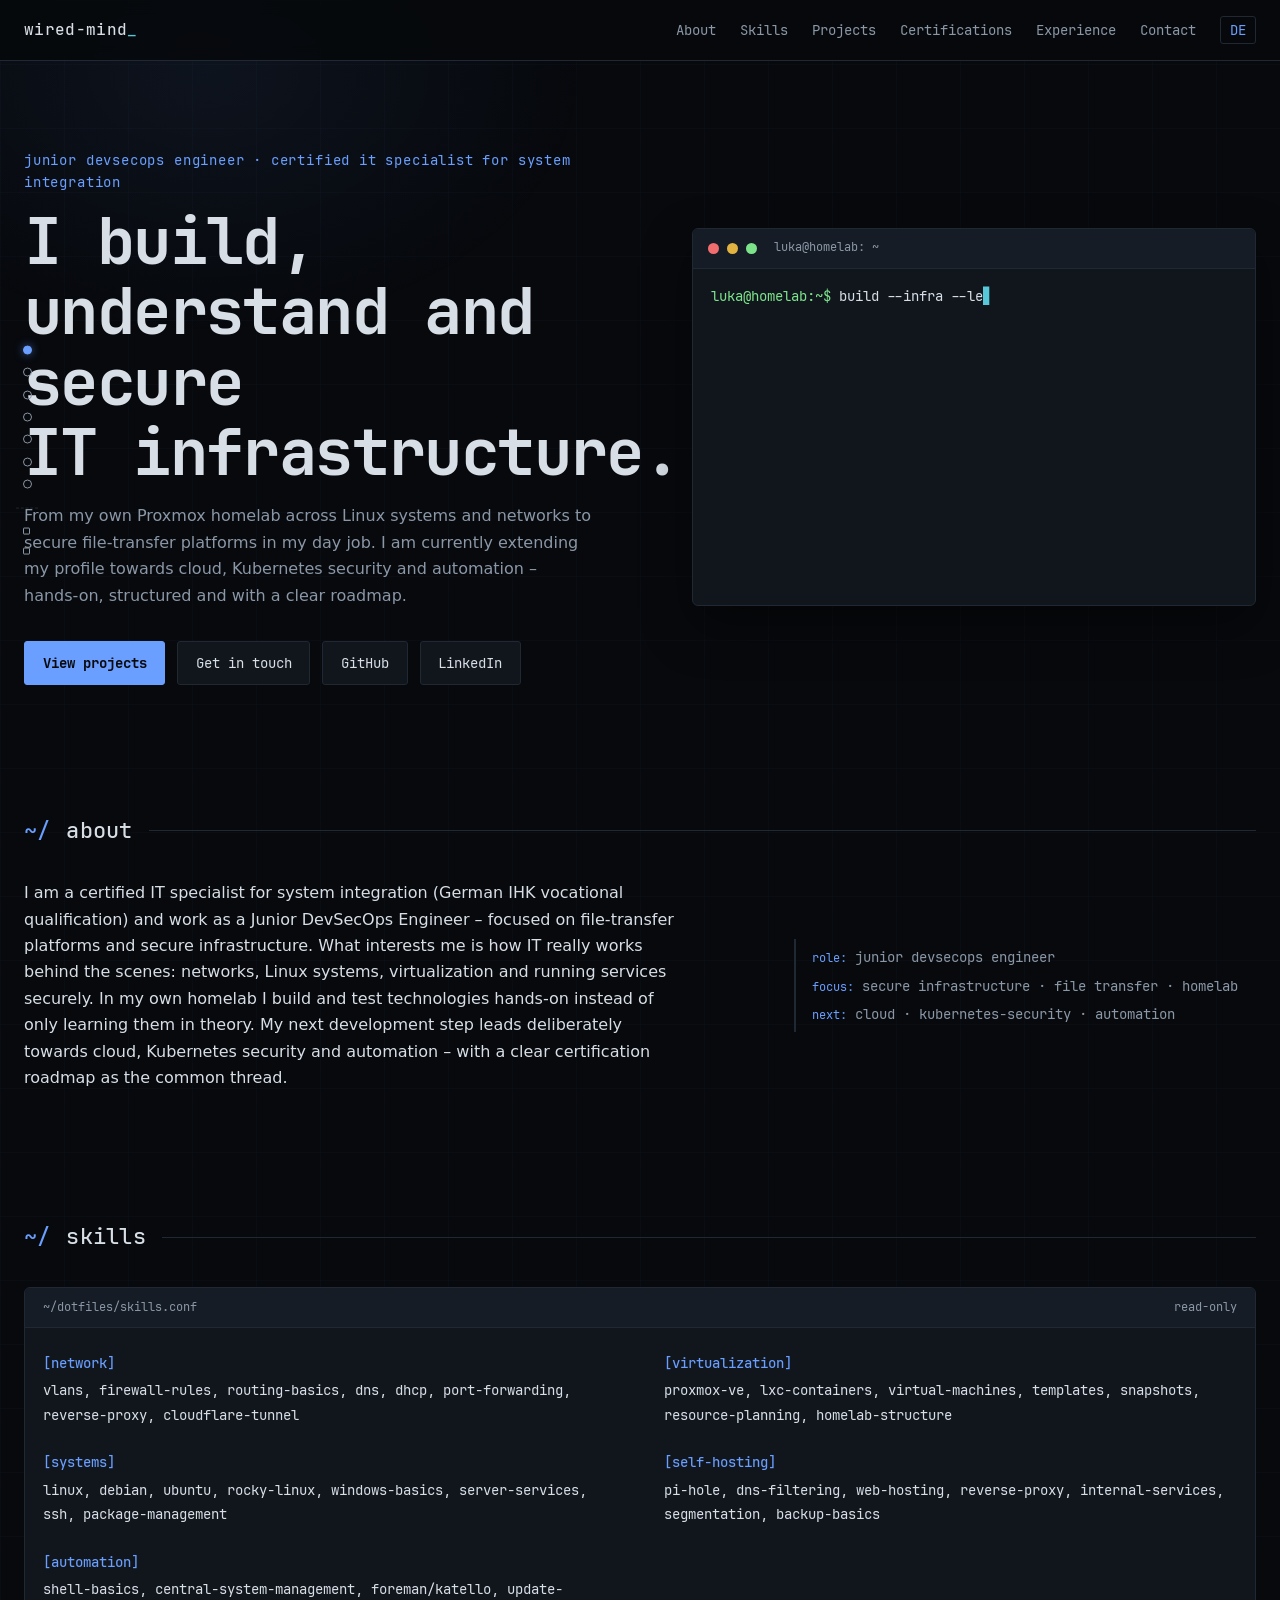
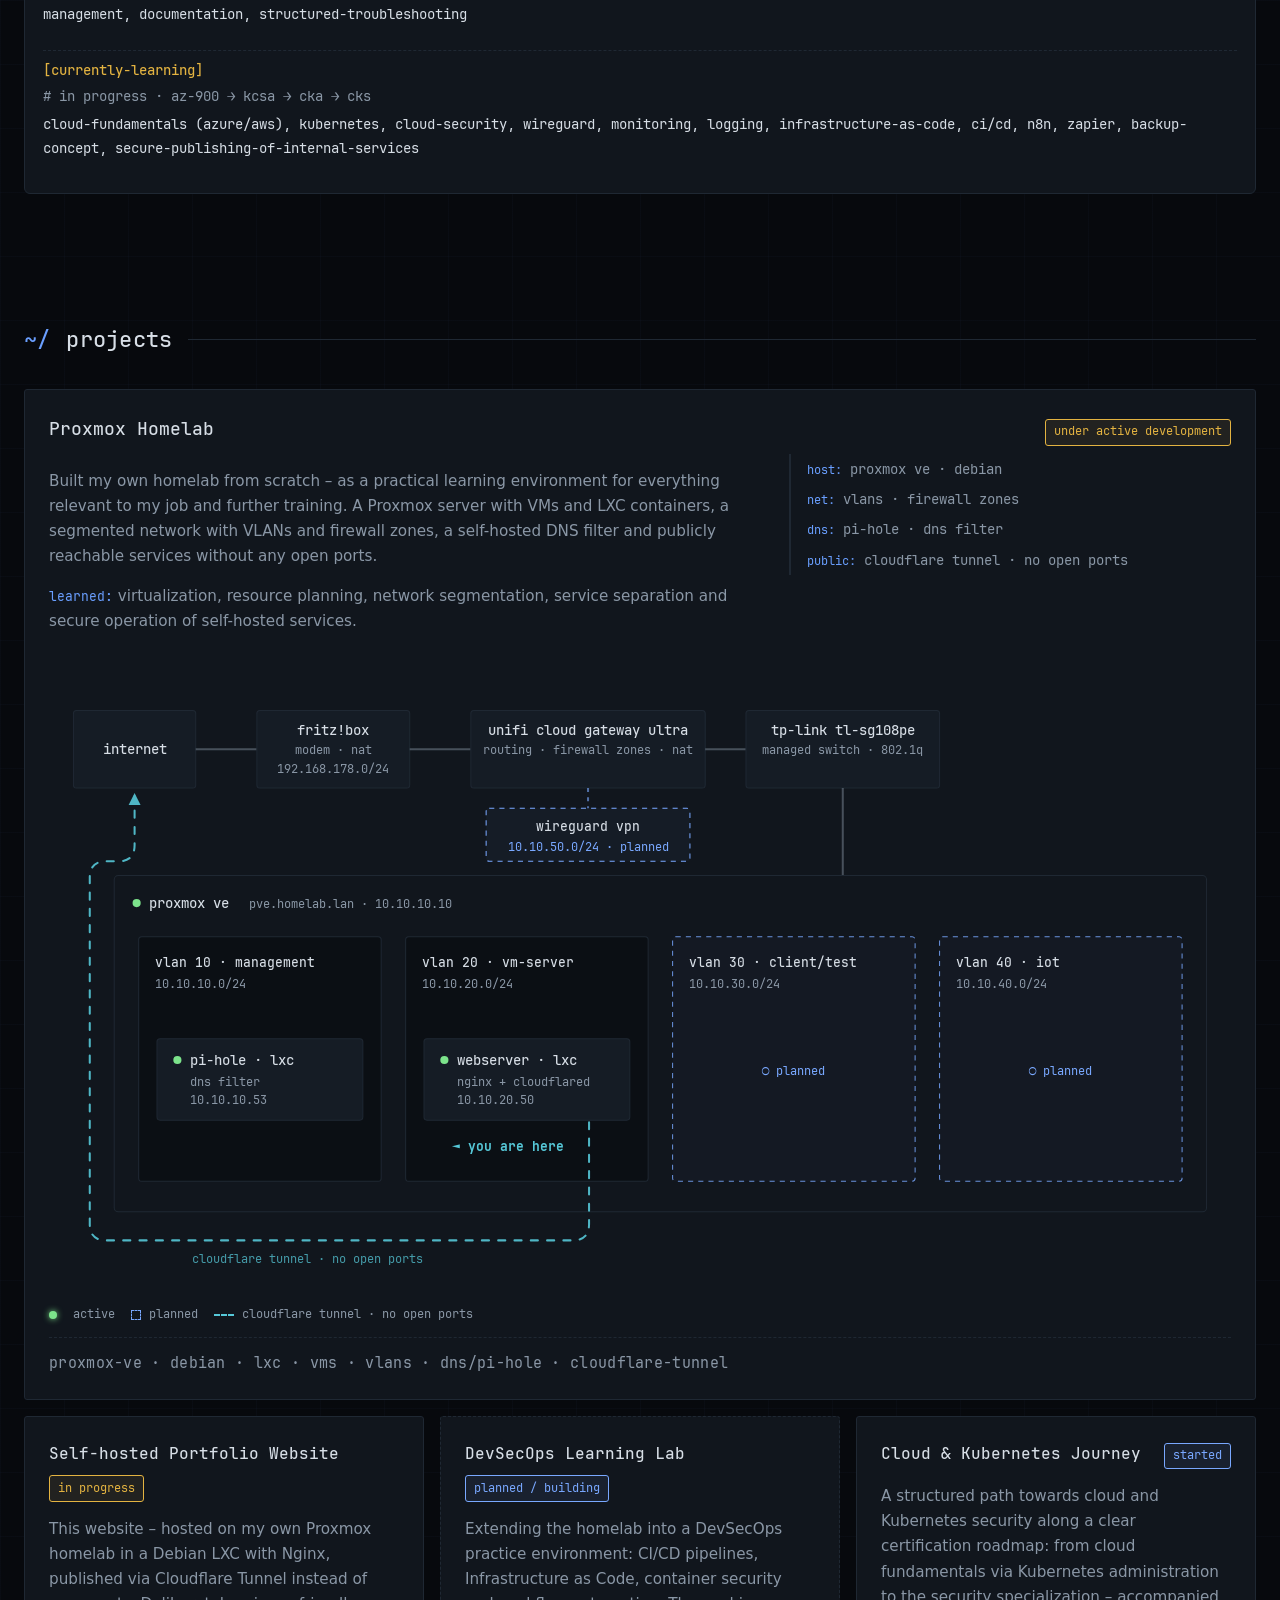
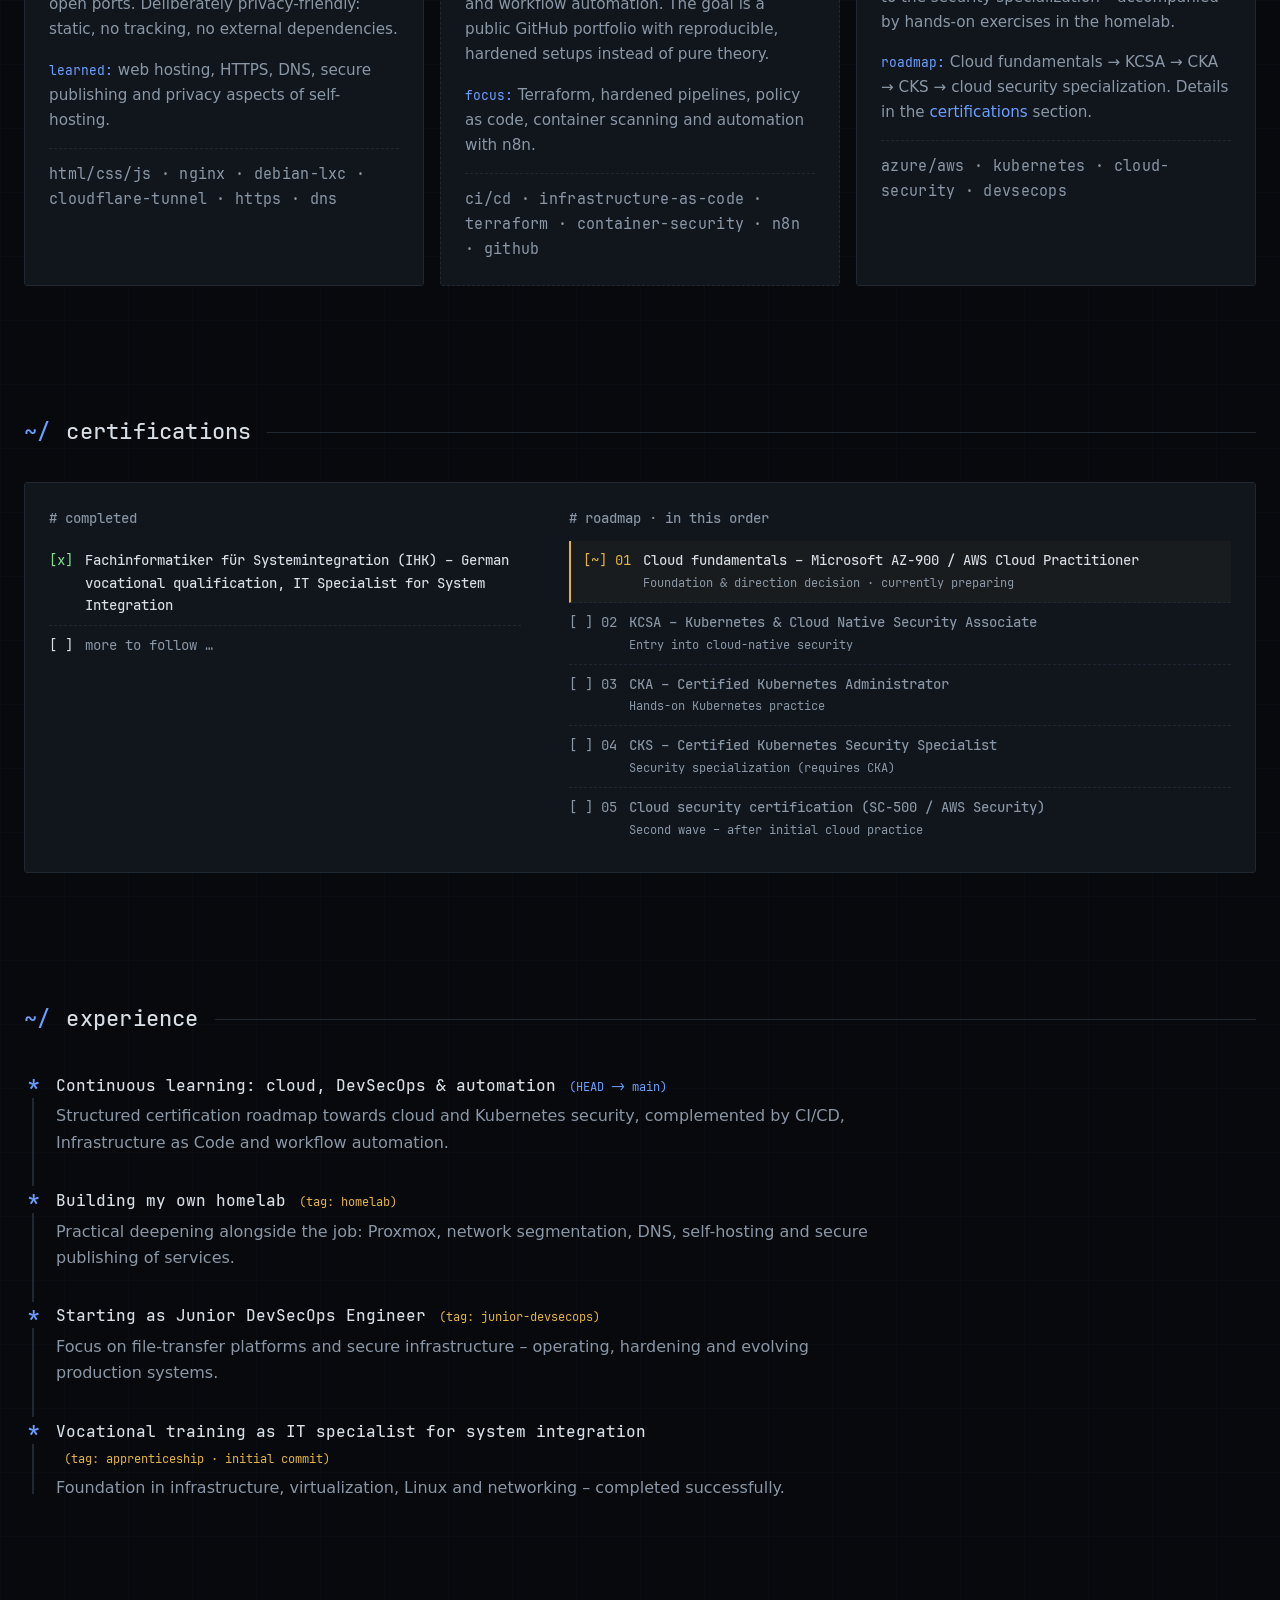
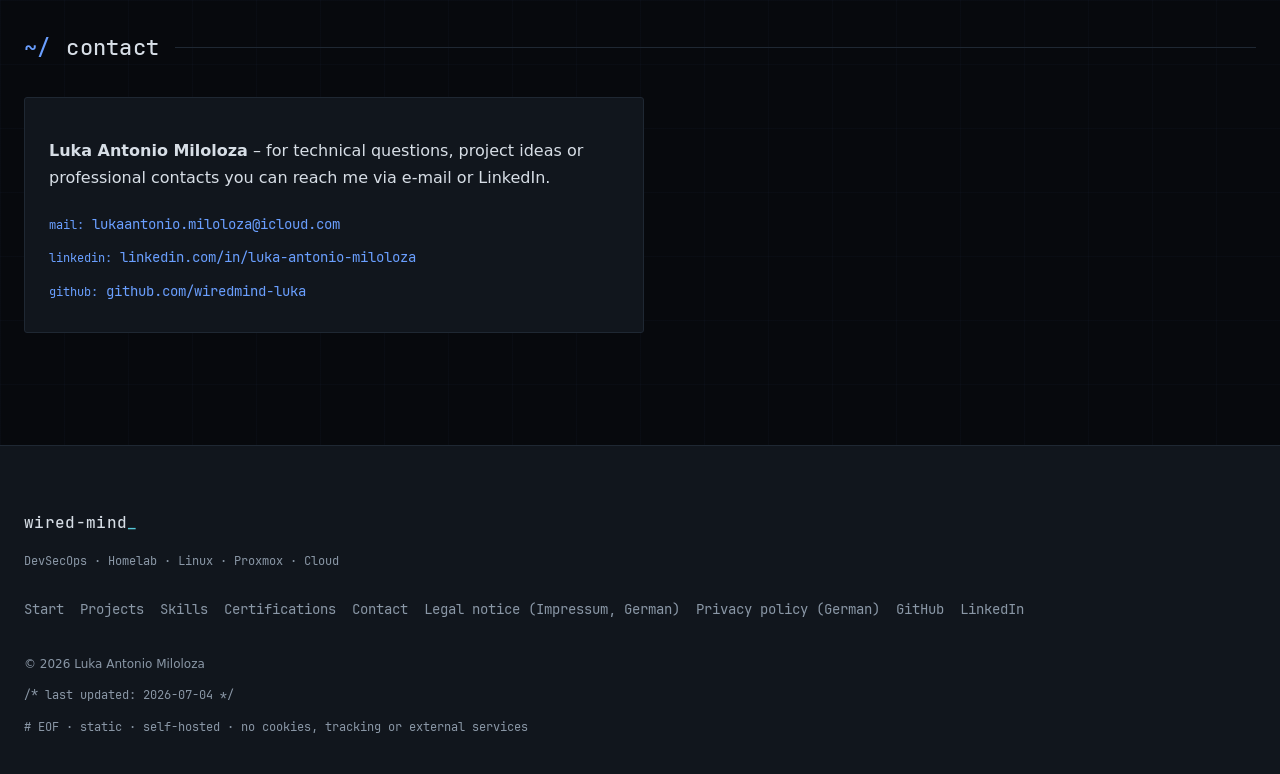
==== commit b47f227d: "modified:   .well-known/security.txt 	modified:   en/index.html 	modified:   index.html" ====
--- a/en/index.html
+++ b/en/index.html
@@ -80,8 +80,7 @@
         <div class="hero-actions">
           <a class="btn btn-primary" href="#projects">View projects</a>
           <a class="btn" href="#contact">Get in touch</a>
-          <!-- TODO: GitHub-Link einsetzen (Konto wird noch eingerichtet) -->
-          <span class="btn is-coming-soon" aria-disabled="true" title="GitHub profile coming soon">GitHub<span class="soon-tag">soon</span></span>
+          <a class="btn" href="https://github.com/wiredmind-luka" rel="noopener noreferrer" target="_blank">GitHub</a>
           <a class="btn" href="https://de.linkedin.com/in/luka-antonio-miloloza-97ba49266" rel="noopener noreferrer">LinkedIn</a>
         </div>
       </div>
@@ -516,8 +515,7 @@
         <ul class="contact-list">
           <li><span class="meta-key">mail:</span> <a href="mailto:lukaantonio.miloloza@icloud.com">lukaantonio.miloloza@icloud.com</a></li>
           <li><span class="meta-key">linkedin:</span> <a href="https://de.linkedin.com/in/luka-antonio-miloloza-97ba49266" rel="noopener noreferrer">linkedin.com/in/luka-antonio-miloloza</a></li>
-          <!-- TODO: GitHub-Link einsetzen (Konto wird noch eingerichtet) -->
-          <li><span class="meta-key">github:</span> <span class="is-coming-soon" aria-disabled="true">being set up<span class="soon-tag">soon</span></span></li>
+          <li><span class="meta-key">github:</span> <a href="https://github.com/wiredmind-luka" rel="noopener noreferrer" target="_blank">github.com/wiredmind-luka</a></li>
         </ul>
       </div>
     </section>
@@ -540,8 +538,7 @@
           <li><a href="#contact">Contact</a></li>
           <li><a href="../impressum.html" hreflang="de">Legal notice (Impressum, German)</a></li>
           <li><a href="../datenschutz.html" hreflang="de">Privacy policy (German)</a></li>
-          <!-- TODO: GitHub-Link einsetzen (Konto wird noch eingerichtet) -->
-          <li><span class="is-coming-soon" aria-disabled="true">GitHub<span class="soon-tag">soon</span></span></li>
+          <li><a href="https://github.com/wiredmind-luka" rel="noopener noreferrer" target="_blank">GitHub</a></li>
           <li><a href="https://de.linkedin.com/in/luka-antonio-miloloza-97ba49266" rel="noopener noreferrer">LinkedIn</a></li>
         </ul>
       </nav>
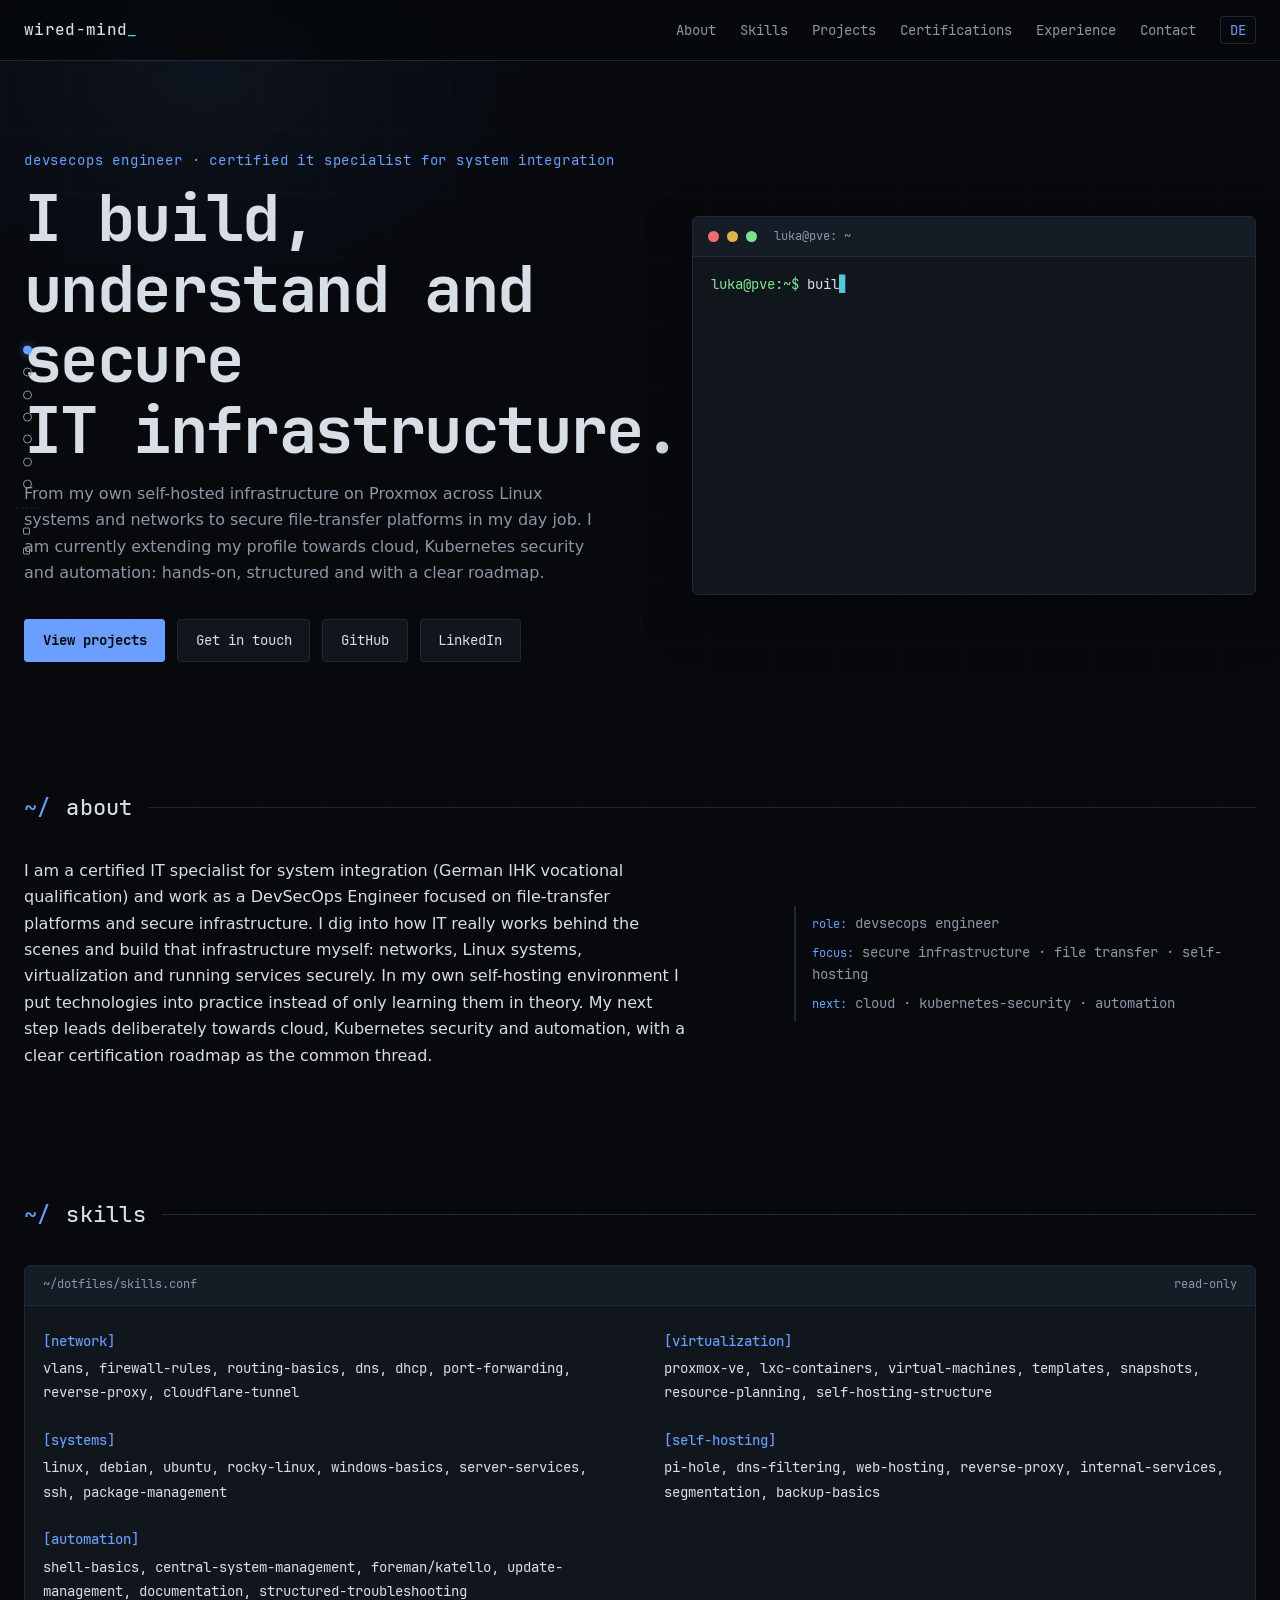
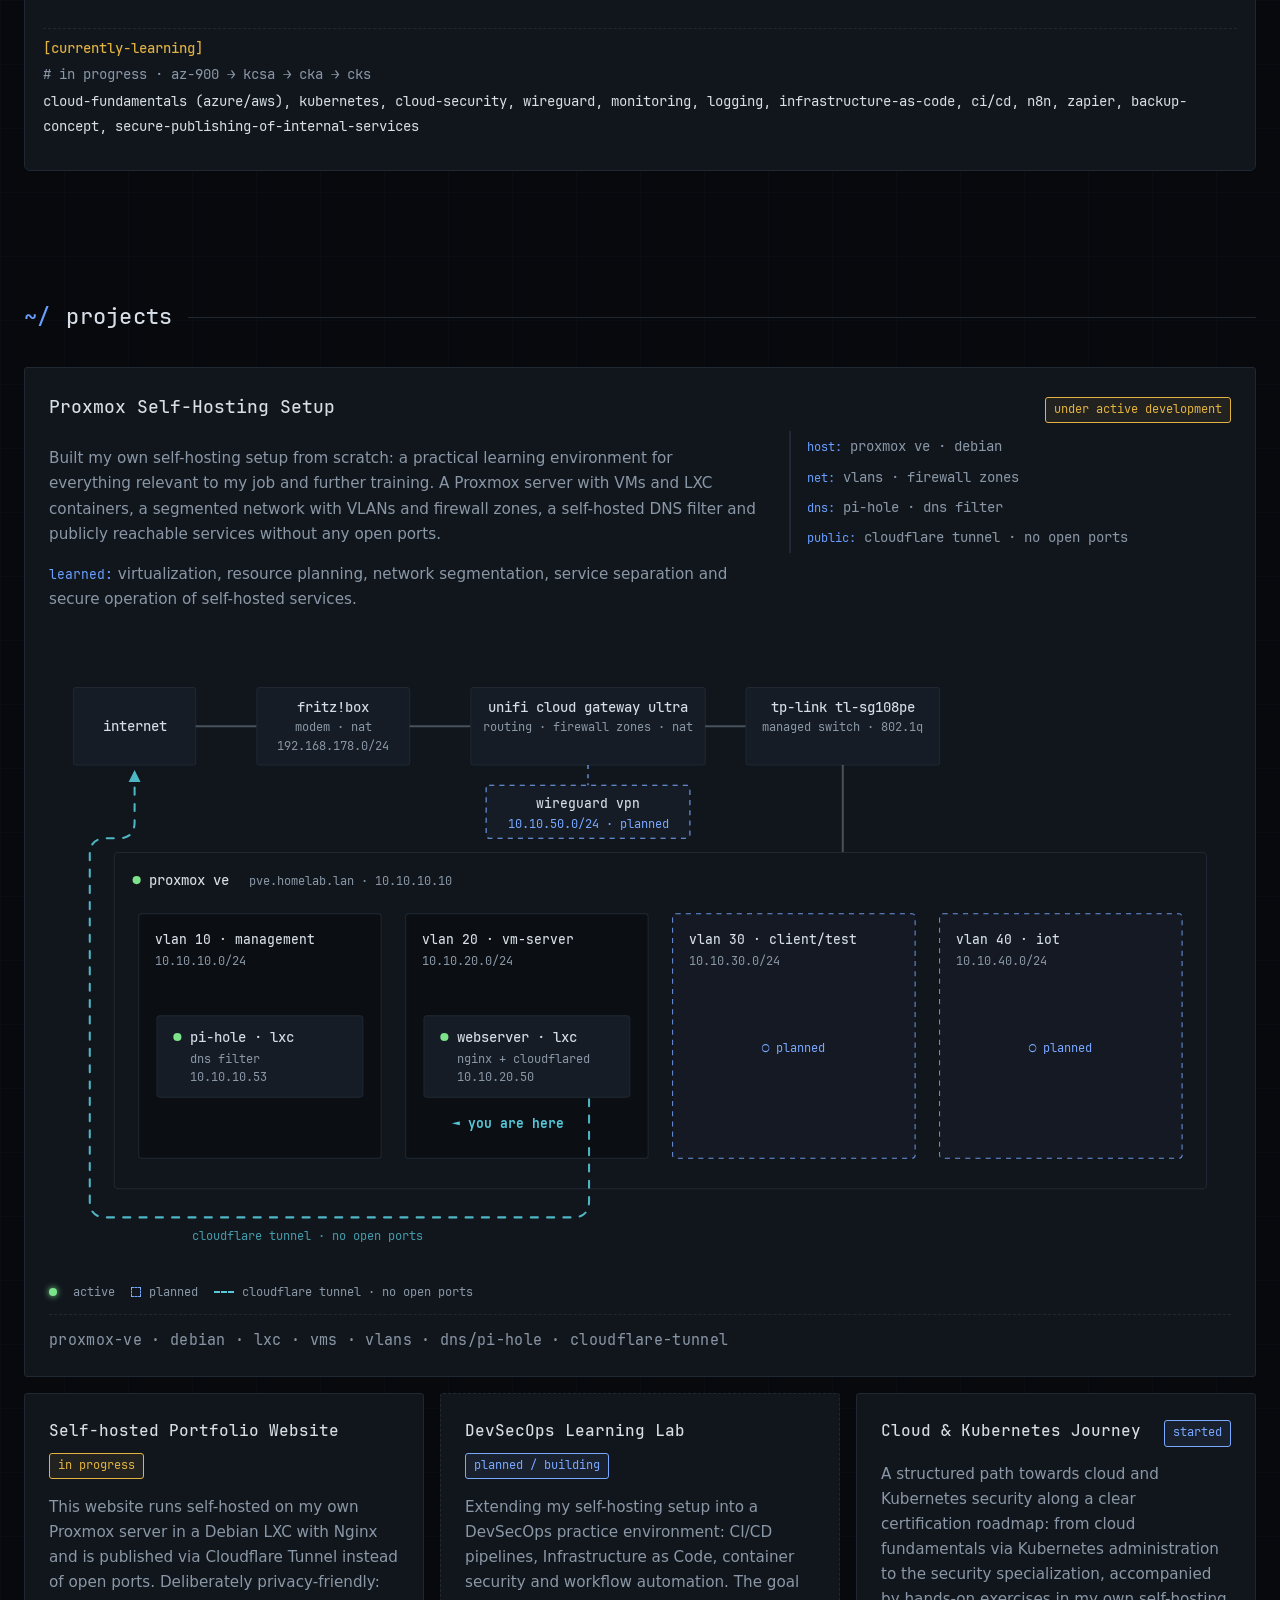
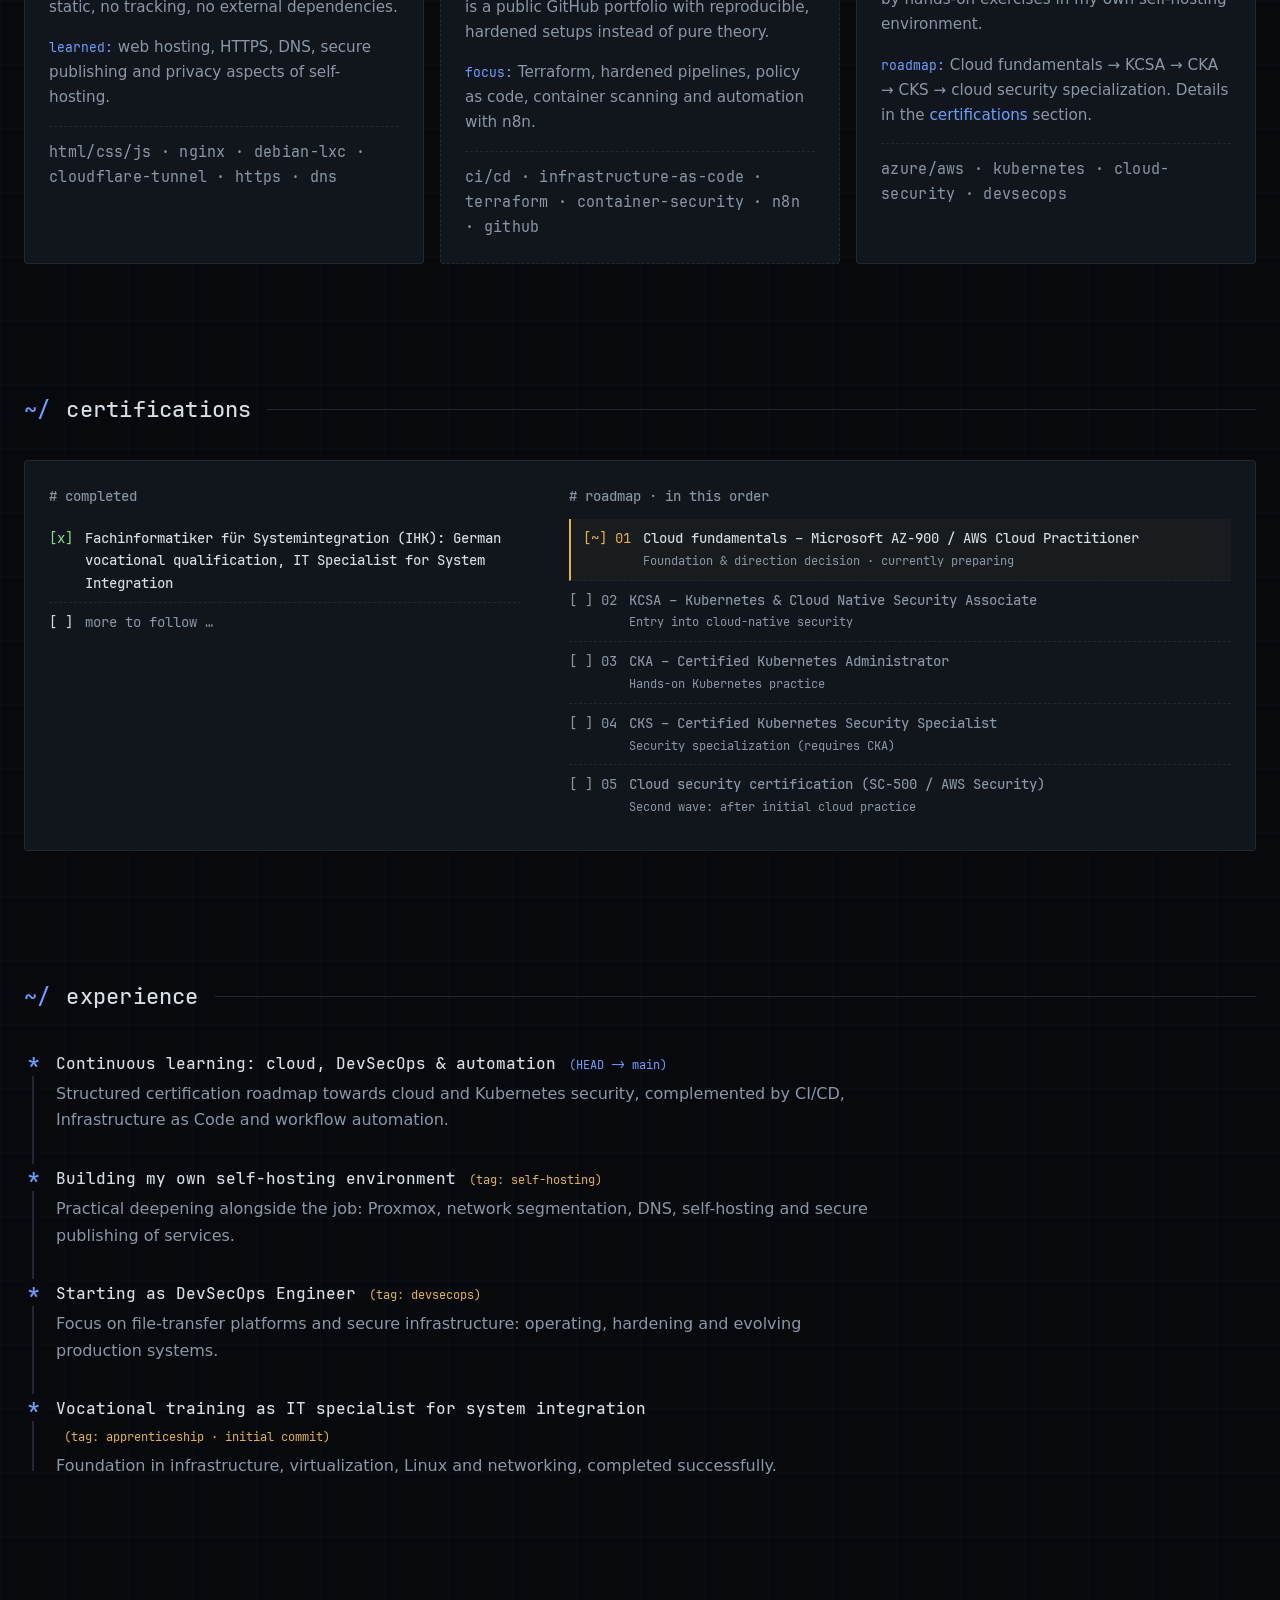
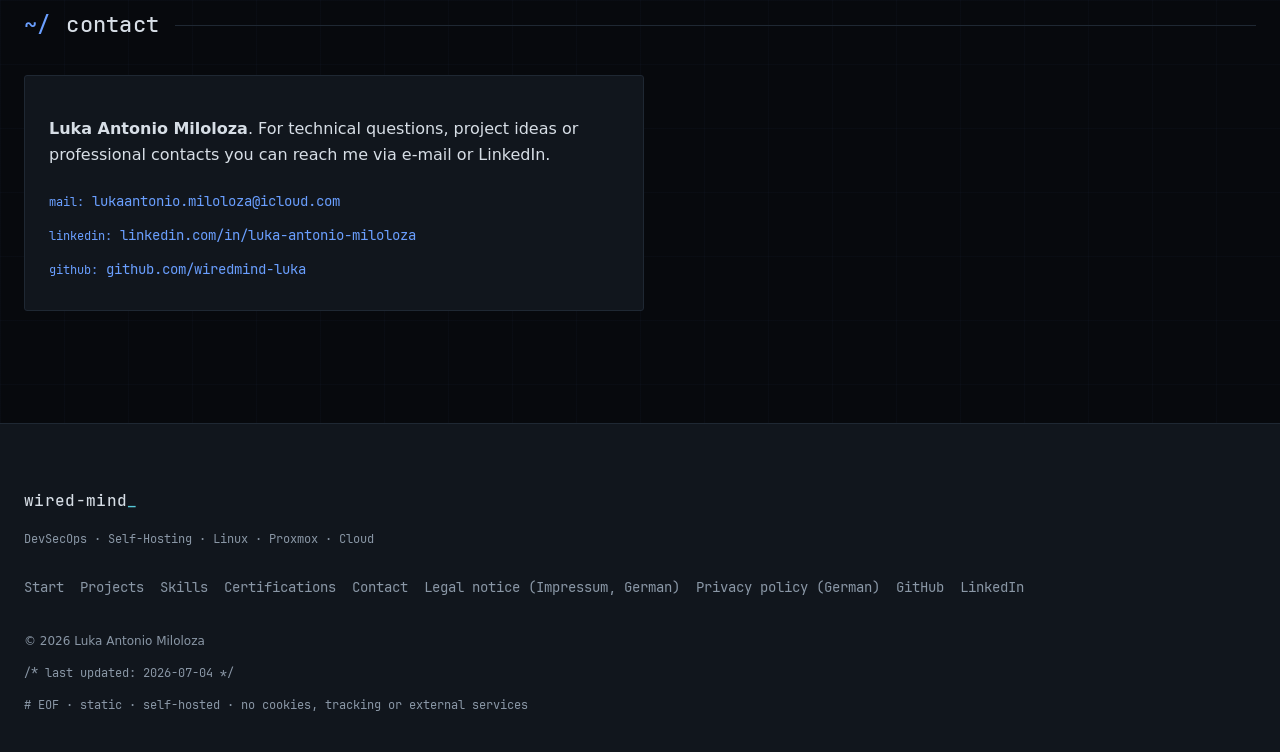
==== commit 44489a2c: "modified:   en/index.html 	modified:   index.html" ====
--- a/en/index.html
+++ b/en/index.html
@@ -3,10 +3,10 @@
 <head>
   <meta charset="UTF-8">
   <meta name="viewport" content="width=device-width, initial-scale=1.0">
-  <title>wired-mind · DevSecOps, Homelab &amp; Modern Infrastructure</title>
-  <meta name="description" content="Portfolio of Luka Antonio Miloloza – Junior DevSecOps Engineer and certified IT specialist for system integration. Homelab, Proxmox, Linux, cloud and automation.">
-  <meta property="og:title" content="wired-mind · DevSecOps, Homelab &amp; Modern Infrastructure">
-  <meta property="og:description" content="Junior DevSecOps Engineer. I build, understand and document IT infrastructure – from a Proxmox homelab to cloud, security and automation.">
+  <title>wired-mind · DevSecOps, Self-Hosting &amp; Modern Infrastructure</title>
+  <meta name="description" content="Portfolio of Luka Antonio Miloloza, DevSecOps Engineer and certified IT specialist for system integration. Self-hosting, Proxmox, Linux, cloud and automation.">
+  <meta property="og:title" content="wired-mind · DevSecOps, Self-Hosting &amp; Modern Infrastructure">
+  <meta property="og:description" content="DevSecOps Engineer. I build, understand and document IT infrastructure: from a self-hosted Proxmox setup to cloud, security and automation.">
   <meta property="og:type" content="website">
   <meta property="og:url" content="https://www.wired-mind.net/en/">
   <meta property="og:locale" content="en_US">
@@ -69,13 +69,13 @@
     <!-- ===================== HERO ===================== -->
     <section class="hero container">
       <div class="hero-text">
-        <p class="eyebrow">Junior DevSecOps Engineer · Certified IT Specialist for System Integration</p>
+        <p class="eyebrow">DevSecOps Engineer · Certified IT Specialist for System Integration</p>
         <h1>I build, understand and secure IT&nbsp;infrastructure.</h1>
         <p class="hero-sub">
-          From my own Proxmox homelab across Linux systems and networks to secure
-          file-transfer platforms in my day job. I am currently extending my profile
-          towards cloud, Kubernetes security and automation – hands-on, structured
-          and with a clear roadmap.
+          From my own self-hosted infrastructure on Proxmox across Linux systems and
+          networks to secure file-transfer platforms in my day job. I am currently
+          extending my profile towards cloud, Kubernetes security and automation:
+          hands-on, structured and with a clear roadmap.
         </p>
         <div class="hero-actions">
           <a class="btn btn-primary" href="#projects">View projects</a>
@@ -88,10 +88,10 @@
       <div class="terminal" aria-hidden="true">
         <div class="terminal-bar">
           <span class="dot dot-r"></span><span class="dot dot-y"></span><span class="dot dot-g"></span>
-          <span class="terminal-title">luka@homelab: ~</span>
+          <span class="terminal-title">luka@pve: ~</span>
         </div>
         <div class="terminal-body">
-          <p class="term-line"><span class="prompt">luka@homelab:~$</span> <span id="typed-cmd"></span><span class="cursor" id="term-cursor">▊</span></p>
+          <p class="term-line"><span class="prompt">luka@pve:~$</span> <span id="typed-cmd"></span><span class="cursor" id="term-cursor">▊</span></p>
           <div class="term-output" id="term-output">
             <p class="term-comment"># infrastructure status</p>
             <table class="status-table">
@@ -114,17 +114,18 @@
       <div class="about-grid">
         <p class="about-text">
           I am a certified IT specialist for system integration (German IHK vocational
-          qualification) and work as a Junior DevSecOps Engineer – focused on
-          file-transfer platforms and secure infrastructure. What interests me is how
-          IT really works behind the scenes: networks, Linux systems, virtualization
-          and running services securely. In my own homelab I build and test
-          technologies hands-on instead of only learning them in theory. My next
-          development step leads deliberately towards cloud, Kubernetes security and
-          automation – with a clear certification roadmap as the common thread.
+          qualification) and work as a DevSecOps Engineer focused on file-transfer
+          platforms and secure infrastructure. I dig into how IT really works behind
+          the scenes and build that infrastructure myself: networks, Linux systems,
+          virtualization and running services securely. In my own self-hosting
+          environment I put technologies into practice instead of only learning them
+          in theory. My next step leads deliberately towards cloud, Kubernetes
+          security and automation, with a clear certification roadmap as the common
+          thread.
         </p>
         <div class="about-meta">
-          <p><span class="meta-key">role:</span> junior devsecops engineer</p>
-          <p><span class="meta-key">focus:</span> secure infrastructure · file transfer · homelab</p>
+          <p><span class="meta-key">role:</span> devsecops engineer</p>
+          <p><span class="meta-key">focus:</span> secure infrastructure · file transfer · self-hosting</p>
           <p><span class="meta-key">next:</span> cloud · kubernetes-security · automation</p>
         </div>
       </div>
@@ -147,7 +148,7 @@
 
           <section class="conf-group">
             <h3 class="conf-key">[virtualization]</h3>
-            <p class="conf-values">proxmox-ve, lxc-containers, virtual-machines, templates, snapshots, resource-planning, homelab-structure</p>
+            <p class="conf-values">proxmox-ve, lxc-containers, virtual-machines, templates, snapshots, resource-planning, self-hosting-structure</p>
           </section>
 
           <section class="conf-group">
@@ -181,14 +182,15 @@
 
       <article class="project project-featured">
         <div class="project-head">
-          <h3 class="project-title">Proxmox Homelab</h3>
+          <h3 class="project-title">Proxmox Self-Hosting Setup</h3>
           <span class="badge badge-progress">under active development</span>
         </div>
         <div class="project-featured-grid">
           <div>
             <p>
-              Built my own homelab from scratch – as a practical learning environment
-              for everything relevant to my job and further training. A Proxmox server
+              Built my own self-hosting setup from scratch: a practical learning
+              environment for everything relevant to my job and further training.
+              A Proxmox server
               with VMs and LXC containers, a segmented network with VLANs and firewall
               zones, a self-hosted DNS filter and publicly reachable services without
               any open ports.
@@ -203,7 +205,7 @@
           </ul>
         </div>
 
-        <!-- Topology: the real homelab architecture, state colors matching the badges -->
+        <!-- Topology: the real self-hosting architecture, state colors matching the badges -->
         <figure class="topology">
           <svg class="topo topo-desktop" viewBox="0 0 1160 600" aria-hidden="true" focusable="false">
             <defs>
@@ -356,7 +358,7 @@
           </svg>
 
           <figcaption class="topo-legend">
-            <span class="sr-only">Topology: internet via FRITZ!Box (modem/NAT), UniFi Cloud Gateway Ultra (routing, firewall zones) and a TP-Link switch to Proxmox VE with four VLANs – VLAN 10 management with Pi-hole (10.10.10.53) and VLAN 20 vm-server with a webserver LXC (Nginx and cloudflared, 10.10.20.50) are active, VLAN 30 client/test and VLAN 40 IoT are planned. The Cloudflare Tunnel is established outbound from the webserver container – no open ports. A WireGuard VPN (10.10.50.0/24) is planned on the gateway.</span>
+            <span class="sr-only">Topology: internet via FRITZ!Box (modem/NAT), UniFi Cloud Gateway Ultra (routing, firewall zones) and a TP-Link switch to Proxmox VE with four VLANs: VLAN 10 management with Pi-hole (10.10.10.53) and VLAN 20 vm-server with a webserver LXC (Nginx and cloudflared, 10.10.20.50) are active, VLAN 30 client/test and VLAN 40 IoT are planned. The Cloudflare Tunnel is established outbound from the webserver container, with no open ports. A WireGuard VPN (10.10.50.0/24) is planned on the gateway.</span>
             <span class="topo-key"><span class="led led-ok"></span>active</span>
             <span class="topo-key"><span class="topo-plan-swatch"></span>planned</span>
             <span class="topo-key"><span class="topo-dash"></span>cloudflare tunnel · no open ports</span>
@@ -374,8 +376,8 @@
             <span class="badge badge-progress">in progress</span>
           </div>
           <p>
-            This website – hosted on my own Proxmox homelab in a Debian LXC with
-            Nginx, published via Cloudflare Tunnel instead of open ports.
+            This website runs self-hosted on my own Proxmox server in a Debian LXC
+            with Nginx and is published via Cloudflare Tunnel instead of open ports.
             Deliberately privacy-friendly: static, no tracking, no external
             dependencies.
           </p>
@@ -389,7 +391,7 @@
             <span class="badge badge-planned">planned / building</span>
           </div>
           <p>
-            Extending the homelab into a DevSecOps practice environment: CI/CD
+            Extending my self-hosting setup into a DevSecOps practice environment: CI/CD
             pipelines, Infrastructure as Code, container security and workflow
             automation. The goal is a public GitHub portfolio with reproducible,
             hardened setups instead of pure theory.
@@ -406,8 +408,8 @@
           <p>
             A structured path towards cloud and Kubernetes security along a clear
             certification roadmap: from cloud fundamentals via Kubernetes
-            administration to the security specialization – accompanied by
-            hands-on exercises in the homelab.
+            administration to the security specialization, accompanied by
+            hands-on exercises in my own self-hosting environment.
           </p>
           <p class="learned"><span class="meta-key">roadmap:</span> Cloud fundamentals → KCSA → CKA → CKS → cloud security specialization. Details in the <a href="#certifications">certifications</a> section.</p>
           <p class="project-stack">azure/aws · kubernetes · cloud-security · devsecops</p>
@@ -426,7 +428,7 @@
           <ul class="check-list">
             <li class="check-done">
               <span class="check-box">[x]</span>
-              <span class="cert-name">Fachinformatiker für Systemintegration (IHK) – German vocational qualification, IT Specialist for System Integration</span>
+              <span class="cert-name">Fachinformatiker für Systemintegration (IHK): German vocational qualification, IT Specialist for System Integration</span>
             </li>
             <li class="cert-placeholder">
               <span class="check-box">[ ]</span>
@@ -470,7 +472,7 @@
               <span class="check-box">[ ] 05</span>
               <span>
                 <span class="cert-name">Cloud security certification (SC-500 / AWS Security)</span>
-                <span class="cert-note">Second wave – after initial cloud practice</span>
+                <span class="cert-note">Second wave: after initial cloud practice</span>
               </span>
             </li>
           </ol>
@@ -490,19 +492,19 @@
           <p>Structured certification roadmap towards cloud and Kubernetes security, complemented by CI/CD, Infrastructure as Code and workflow automation.</p>
         </li>
         <li>
-          <h3>Building my own homelab</h3>
-          <span class="gitlog-ref">(tag: homelab)</span>
+          <h3>Building my own self-hosting environment</h3>
+          <span class="gitlog-ref">(tag: self-hosting)</span>
           <p>Practical deepening alongside the job: Proxmox, network segmentation, DNS, self-hosting and secure publishing of services.</p>
         </li>
         <li>
-          <h3>Starting as Junior DevSecOps Engineer</h3>
-          <span class="gitlog-ref">(tag: junior-devsecops)</span>
-          <p>Focus on file-transfer platforms and secure infrastructure – operating, hardening and evolving production systems.</p>
+          <h3>Starting as DevSecOps Engineer</h3>
+          <span class="gitlog-ref">(tag: devsecops)</span>
+          <p>Focus on file-transfer platforms and secure infrastructure: operating, hardening and evolving production systems.</p>
         </li>
         <li>
           <h3>Vocational training as IT specialist for system integration</h3>
           <span class="gitlog-ref">(tag: apprenticeship · initial commit)</span>
-          <p>Foundation in infrastructure, virtualization, Linux and networking – completed successfully.</p>
+          <p>Foundation in infrastructure, virtualization, Linux and networking, completed successfully.</p>
         </li>
       </ol>
     </section>
@@ -511,7 +513,7 @@
     <section class="section container" id="contact">
       <h2><span class="path">~/</span>contact</h2>
       <div class="card contact-card">
-        <p><strong>Luka Antonio Miloloza</strong> – for technical questions, project ideas or professional contacts you can reach me via e-mail or LinkedIn.</p>
+        <p><strong>Luka Antonio Miloloza</strong>. For technical questions, project ideas or professional contacts you can reach me via e-mail or LinkedIn.</p>
         <ul class="contact-list">
           <li><span class="meta-key">mail:</span> <a href="mailto:lukaantonio.miloloza@icloud.com">lukaantonio.miloloza@icloud.com</a></li>
           <li><span class="meta-key">linkedin:</span> <a href="https://de.linkedin.com/in/luka-antonio-miloloza-97ba49266" rel="noopener noreferrer">linkedin.com/in/luka-antonio-miloloza</a></li>
@@ -527,7 +529,7 @@
     <div class="container footer-grid">
       <div>
         <p class="brand">wired-mind<span class="brand-cursor">_</span></p>
-        <p class="footer-claim">DevSecOps · Homelab · Linux · Proxmox · Cloud</p>
+        <p class="footer-claim">DevSecOps · Self-Hosting · Linux · Proxmox · Cloud</p>
       </div>
       <nav aria-label="Footer navigation">
         <ul class="footer-links">
--- a/assets/css/style.css
+++ b/assets/css/style.css
@@ -795,7 +795,23 @@
 .boot-bar { color: var(--accent-2); letter-spacing: 0.04em; margin-top: var(--space-3); }
 
 /* ---------- Rechtsseiten (Impressum / Datenschutz) ---------- */
+/* Kurzer Inhalt + hoher Viewport: Seite füllt die volle Höhe, der Footer
+   schließt bündig mit dem unteren Rand ab – kein Hintergrundstreifen
+   unterhalb des Footers. */
+.legal-page {
+  min-height: 100vh;
+  display: flex;
+  flex-direction: column;
+}
+.legal-page .legal { flex: 1 0 auto; width: 100%; }
+.legal-page .site-footer { margin-top: auto; }
+
 .legal { max-width: 760px; padding-block: var(--space-8); }
+/* Bewusst transparent: so scheint exakt der body-Hintergrund (var(--bg)
+   inkl. Rasterlinien) durch – ein Farbsprung zwischen .legal und body ist
+   damit ausgeschlossen. Eine eigene (auch gleichfarbige) Deckfläche würde
+   das Raster im Textbereich abdecken und selbst eine Kante erzeugen. */
+.legal { background-color: transparent; }
 .legal h1 { font-size: 1.7rem; }
 .legal h2 { font-size: 1.1rem; margin-top: var(--space-6); }
 .legal p, .legal li { color: var(--muted); }
